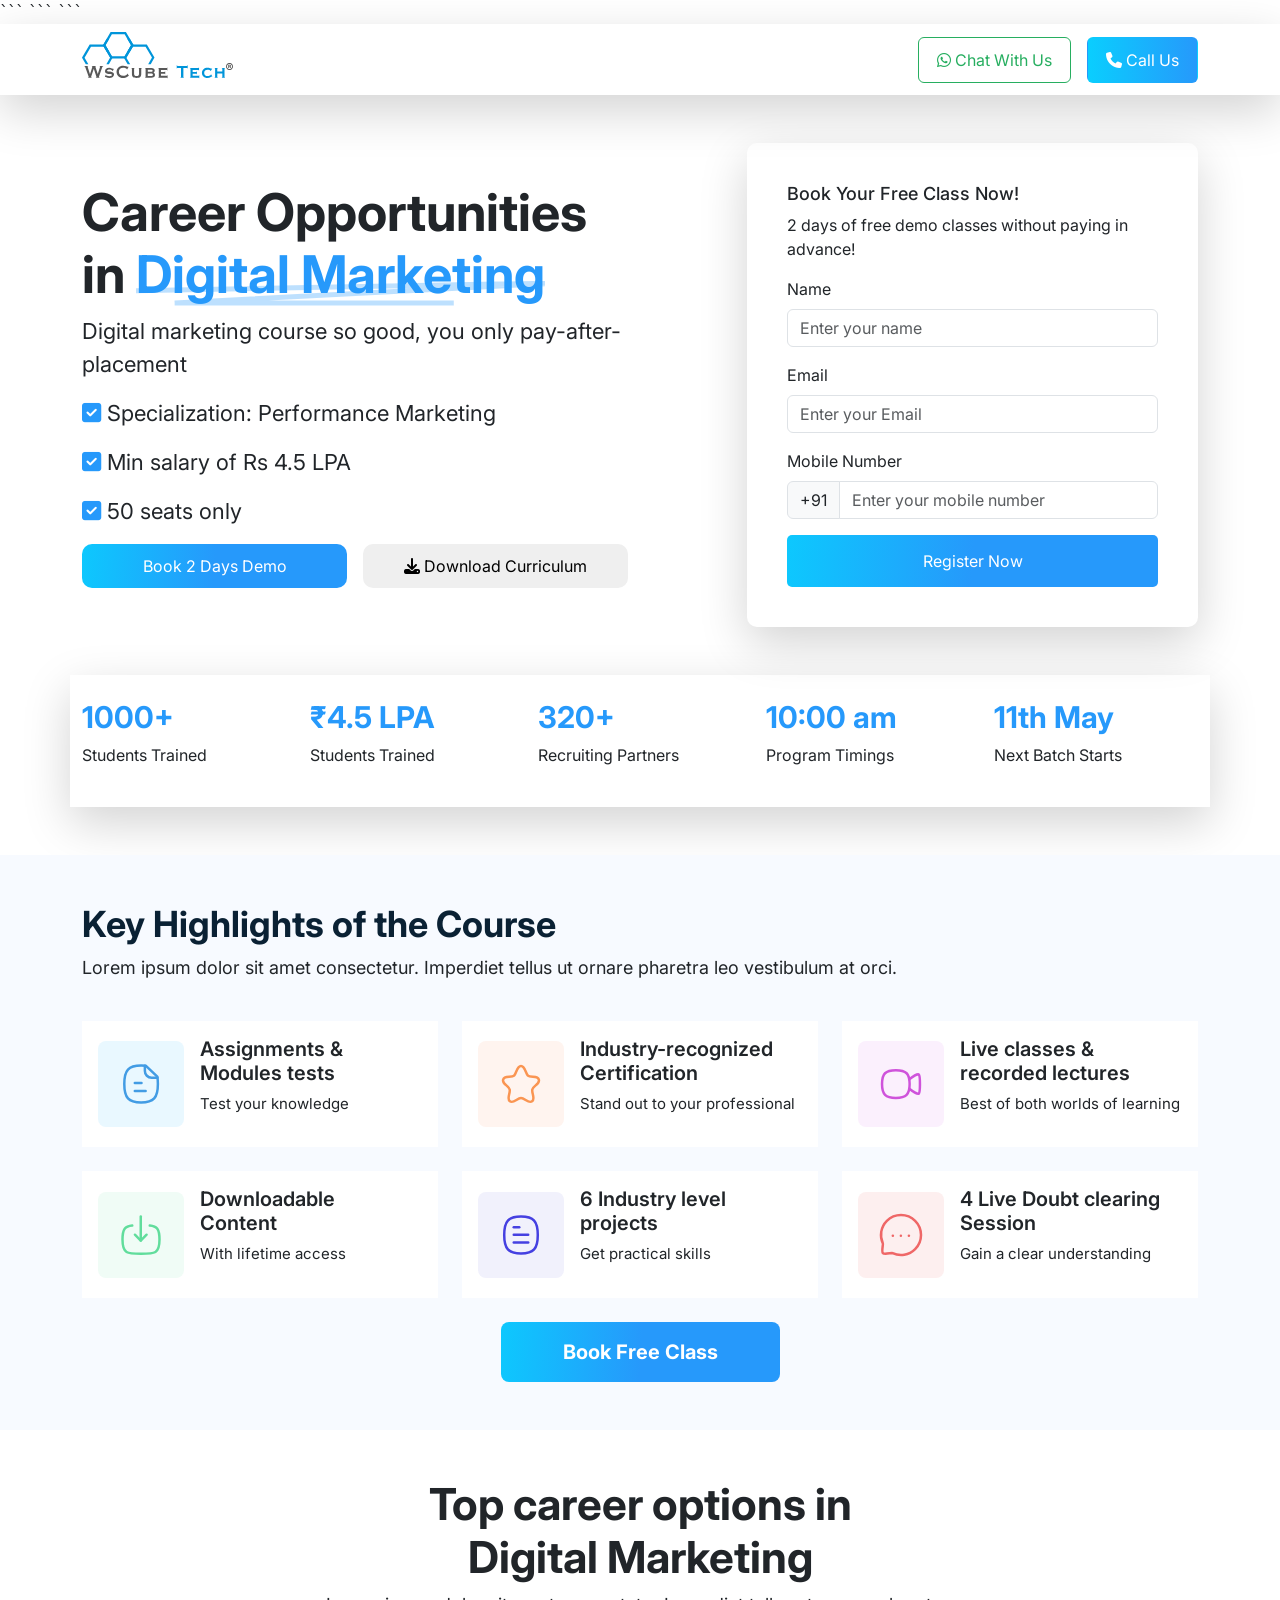
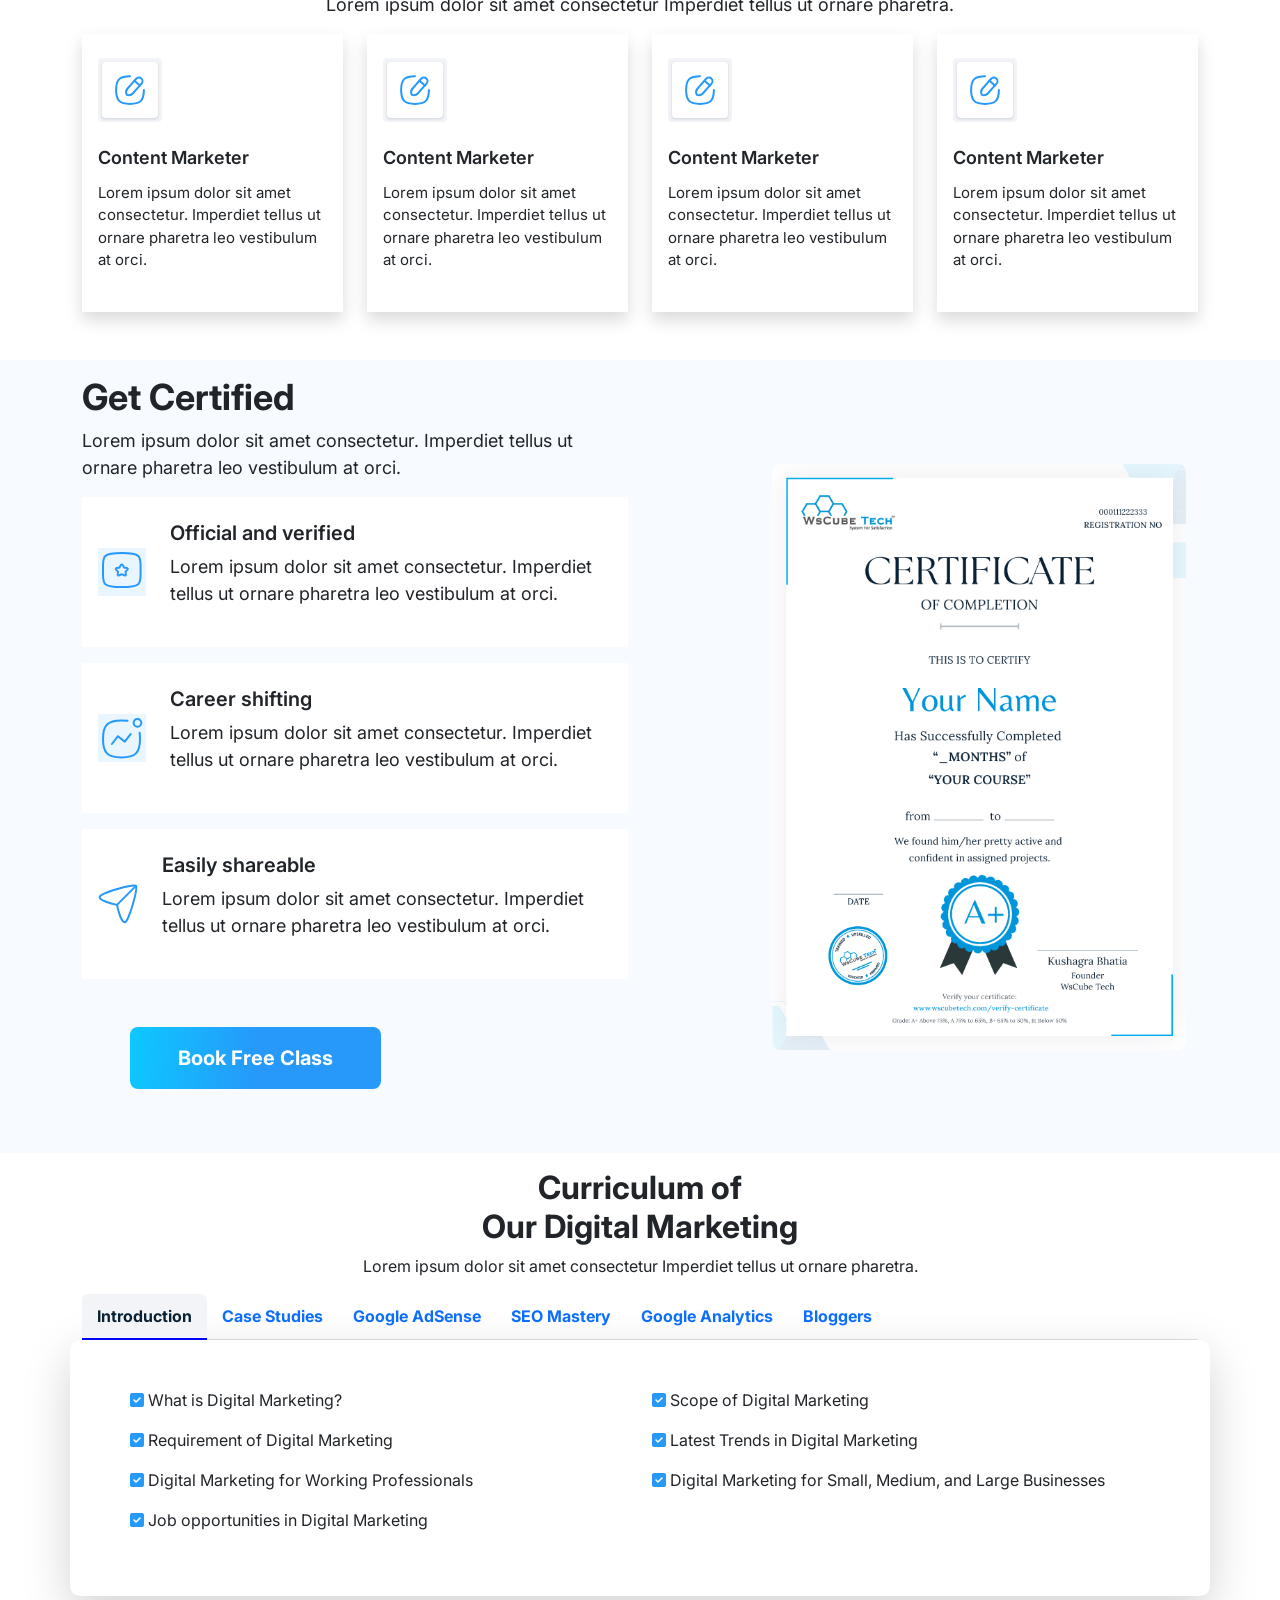
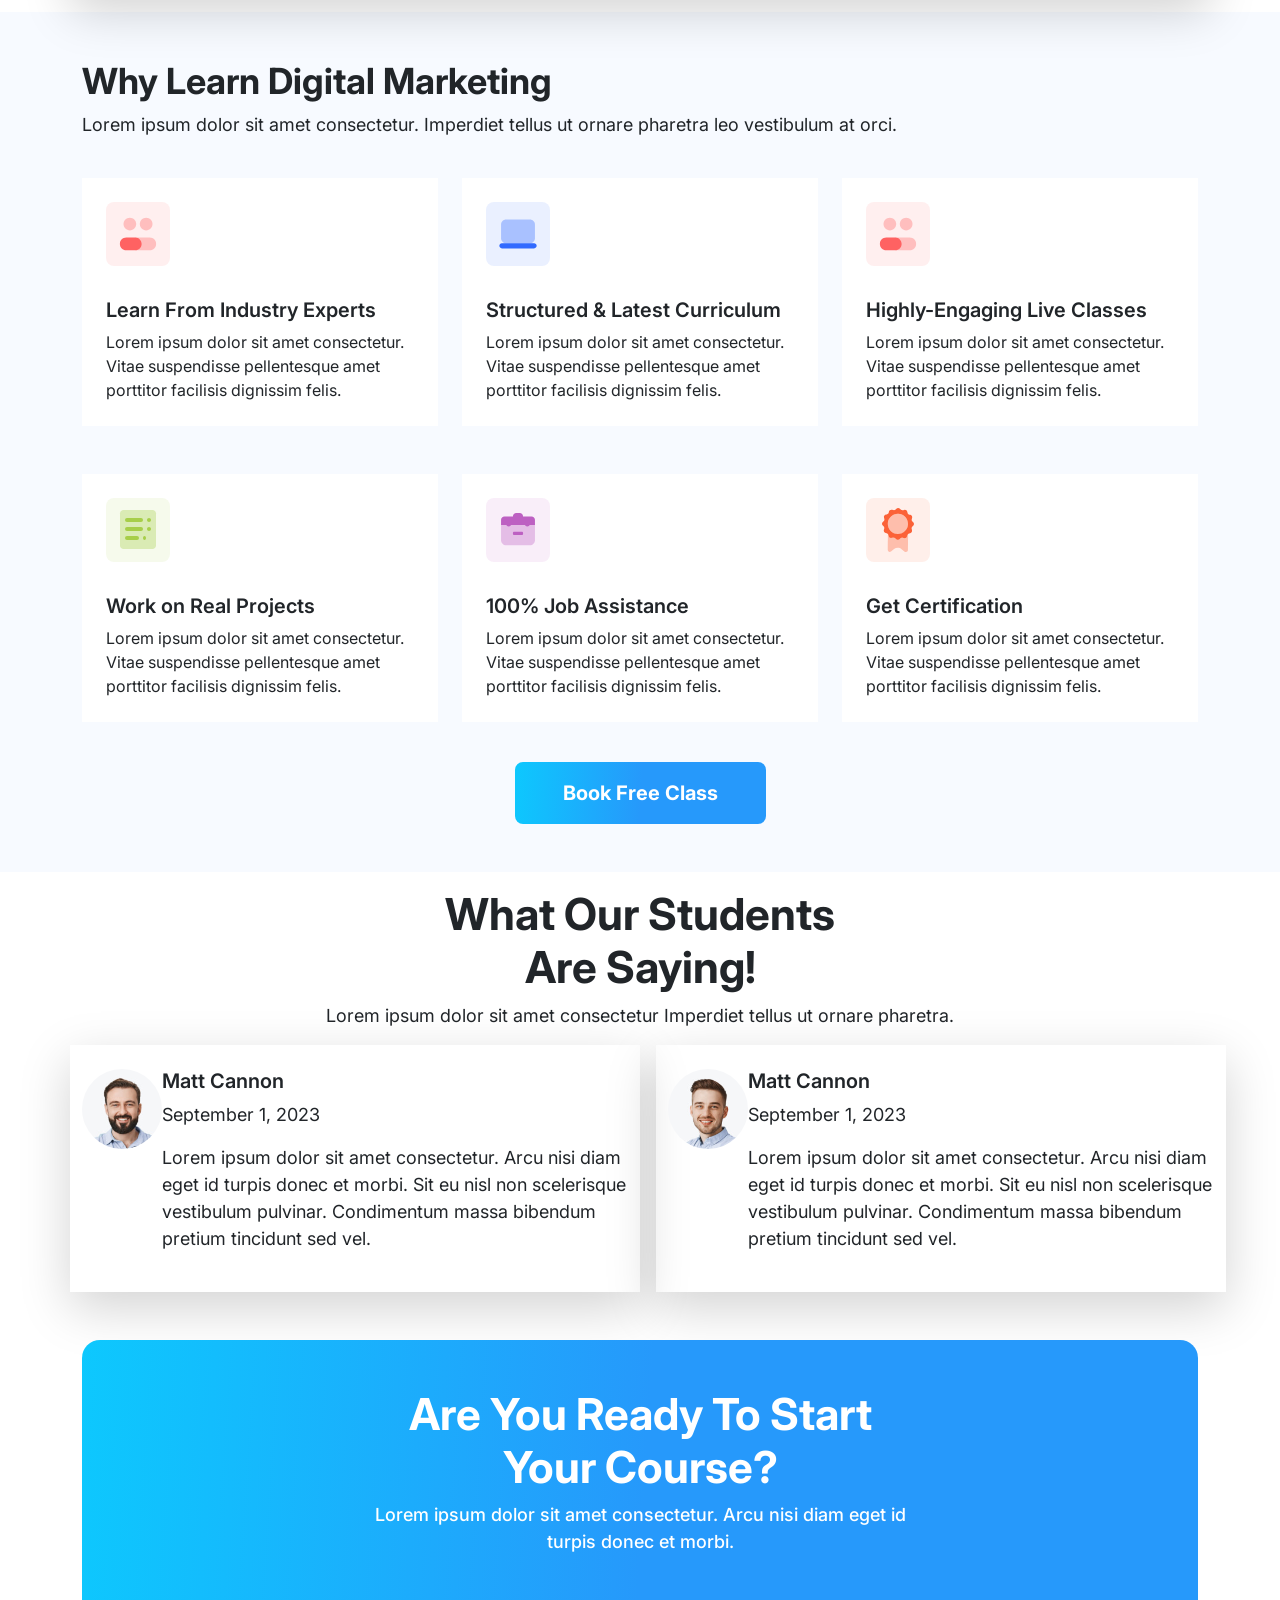
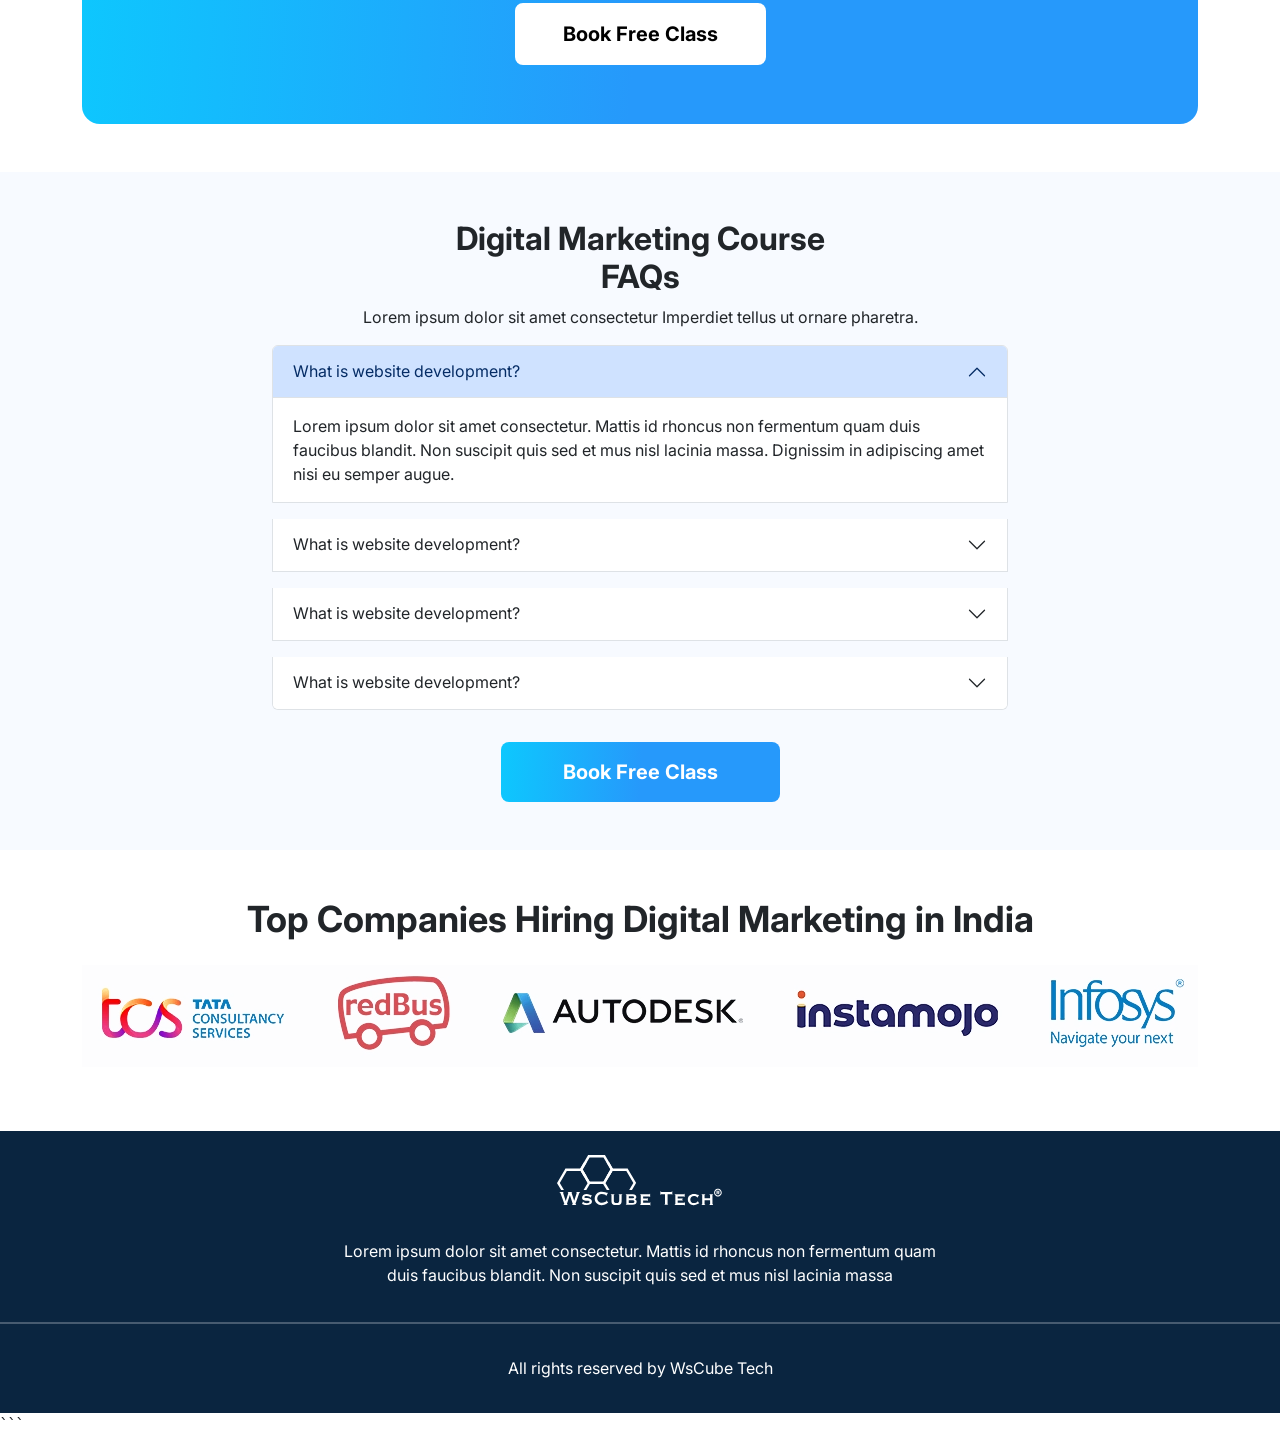
==== index.html @ a3c7a79b "Rename project.html to index.html" ====
<!DOCTYPE html>

<html lang="en">

<head>
    <meta charset="UTF-8">
    <meta name="viewport" content="width=device-width, initial-scale=1.0">

```
<title>WsCubeTech</title>

<!-- Bootstrap CSS -->
<link
    rel="stylesheet"
    href="https://cdn.jsdelivr.net/npm/bootstrap@5.3.3/dist/css/bootstrap.min.css"
>

<!-- Custom CSS -->
<link rel="stylesheet" href="style.css">
<link rel="stylesheet" href="media.css">

<!-- Google Fonts -->
<link
    href="https://fonts.googleapis.com/css2?family=Inter:ital,opsz,wght@0,14..32,100..900;1,14..32,100..900&family=Roboto:ital,wght@0,100..900;1,100..900&display=swap"
    rel="stylesheet"
>

<!-- Font Awesome -->
<link
    rel="stylesheet"
    href="https://cdnjs.cloudflare.com/ajax/libs/font-awesome/6.7.2/css/all.min.css"
>
```

</head>

<body>

```
<!-- ==================== DOWNLOAD CURRICULUM MODAL ==================== -->

<div class="modal fade" id="exampleModal">

    <div class="modal-dialog">

        <div class="modal-content">

            <div class="modal-header">

                <h1 class="modal-title fs-5">
                    Download Curriculum
                </h1>

                <button
                    type="button"
                    class="btn-close"
                    data-bs-dismiss="modal"
                    aria-label="Close"
                ></button>

            </div>

            <div class="modal-body">

                <form action="" class="bannerform p-3">

                    <h3>Book Your Free Class Now!</h3>

                    <p>
                        2 days of free demo classes without
                        paying in advance!
                    </p>

                    <!-- Name -->
                    <div class="mb-3">

                        <label
                            class="form-label"
                            for="modalName"
                        >
                            Name
                        </label>

                        <input
                            class="form-control"
                            type="text"
                            id="modalName"
                            placeholder="Enter your name"
                        >

                    </div>

                    <!-- Email -->
                    <div class="mb-3">

                        <label
                            class="form-label"
                            for="modalEmail"
                        >
                            Email
                        </label>

                        <input
                            class="form-control"
                            type="email"
                            id="modalEmail"
                            placeholder="Enter your Email"
                        >

                    </div>

                    <!-- Mobile Number -->
                    <div class="mb-3">

                        <label
                            class="form-label"
                            for="modalMobile"
                        >
                            Mobile Number
                        </label>

                        <div class="input-group">

                            <span class="input-group-text">
                                +91
                            </span>

                            <input
                                class="form-control"
                                type="tel"
                                id="modalMobile"
                                placeholder="Enter your mobile number"
                            >

                        </div>

                    </div>

                    <div class="mt-3">

                        <button type="submit">
                            Register Now
                        </button>

                    </div>

                </form>

            </div>

        </div>

    </div>

</div>


<!-- ==================== BOOK DEMO MODAL ==================== -->

<div class="modal fade" id="bookdemo">

    <div class="modal-dialog">

        <div class="modal-content">

            <div class="modal-header">

                <h1 class="modal-title fs-5">
                    Book Free Class
                </h1>

                <button
                    type="button"
                    class="btn-close"
                    data-bs-dismiss="modal"
                    aria-label="Close"
                ></button>

            </div>

            <div class="modal-body">

                <form action="" class="bannerform p-3">

                    <h3>Book Your Free Class Now!</h3>

                    <p>
                        2 days of free demo classes without
                        paying in advance!
                    </p>

                    <!-- Name -->
                    <div class="mb-3">

                        <label
                            class="form-label"
                            for="demoName"
                        >
                            Name
                        </label>

                        <input
                            class="form-control"
                            type="text"
                            id="demoName"
                            placeholder="Enter your name"
                        >

                    </div>

                    <!-- Mobile Number -->
                    <div class="mb-3">

                        <label
                            class="form-label"
                            for="demoMobile"
                        >
                            Mobile Number
                        </label>

                        <div class="input-group">

                            <span class="input-group-text">
                                +91
                            </span>

                            <input
                                class="form-control"
                                type="tel"
                                id="demoMobile"
                                placeholder="Enter your mobile number"
                            >

                        </div>

                    </div>

                    <div class="mt-3">

                        <button type="submit">
                            Register Now
                        </button>

                    </div>

                </form>

            </div>

        </div>

    </div>

</div>


<!-- ==================== HEADER ==================== -->

<header
    class="container-fluid bg-white py-2 shadow-lg position-sticky top-0"
>

    <div class="container">

        <div class="row align-items-center">

            <!-- Logo -->
            <div
                class="col-lg-6 col-12 text-lg-start text-center"
            >

                <img
                    src="images/logo_black 1.svg"
                    alt="WsCubeTech Logo"
                >

            </div>

            <!-- Header Buttons -->
            <div class="col-lg-6">

                <div
                    class="btn-outer d-flex gap-3 justify-content-end"
                >

                    <button class="btn whatsappbtn">

                        <i class="fa-brands fa-whatsapp"></i>

                        Chat With Us

                    </button>

                    <button class="btn call">

                        <i class="fa-solid fa-phone"></i>

                        Call Us

                    </button>

                </div>

            </div>

        </div>

    </div>

</header>


<!-- ==================== BANNER SECTION ==================== -->

<section class="container-fluid py-lg-5 py-sm-4 py-3">

    <div class="container">

        <div
            class="row justify-content-between gy-4 align-items-center"
        >

            <!-- Banner Content -->
            <div class="col-lg-6">

                <div class="bannercontent">

                    <h1>
                        Career Opportunities <br>
                        in <span>Digital Marketing</span>
                    </h1>

                    <p>
                        Digital marketing course so good,
                        you only pay-after-placement
                    </p>

                    <ul class="m-0 p-0">

                        <li class="mb-3">

                            <i class="fa-solid fa-square-check"></i>

                            Specialization: Performance Marketing

                        </li>

                        <li class="mb-3">

                            <i class="fa-solid fa-square-check"></i>

                            Min salary of Rs 4.5 LPA

                        </li>

                        <li class="mb-3">

                            <i class="fa-solid fa-square-check"></i>

                            50 seats only

                        </li>

                    </ul>


                    <!-- Banner Buttons -->
                    <div class="bannercontentbtn d-flex gap-3">

                        <button
                            data-bs-toggle="modal"
                            data-bs-target="#bookdemo"
                        >
                            Book 2 Days Demo
                        </button>

                        <button
                            data-bs-toggle="modal"
                            data-bs-target="#exampleModal"
                        >

                            <i class="fa-solid fa-download"></i>

                            Download Curriculum

                        </button>

                    </div>

                </div>

            </div>


            <!-- Registration Form -->
            <div class="col-lg-5">

                <form
                    action=""
                    class="bannerform shadow-lg"
                >

                    <h3>
                        Book Your Free Class Now!
                    </h3>

                    <p>
                        2 days of free demo classes without
                        paying in advance!
                    </p>


                    <!-- Name -->
                    <div class="mb-3">

                        <label
                            class="form-label"
                            for="name"
                        >
                            Name
                        </label>

                        <input
                            class="form-control"
                            type="text"
                            id="name"
                            placeholder="Enter your name"
                        >

                    </div>


                    <!-- Email -->
                    <div class="mb-3">

                        <label
                            class="form-label"
                            for="email"
                        >
                            Email
                        </label>

                        <input
                            class="form-control"
                            type="email"
                            id="email"
                            placeholder="Enter your Email"
                        >

                    </div>


                    <!-- Mobile Number -->
                    <div class="mb-3">

                        <label
                            class="form-label"
                            for="mobile"
                        >
                            Mobile Number
                        </label>

                        <div class="input-group">

                            <span class="input-group-text">
                                +91
                            </span>

                            <input
                                class="form-control"
                                type="tel"
                                id="mobile"
                                placeholder="Enter your mobile number"
                            >

                        </div>

                    </div>


                    <div class="mt-3">

                        <button type="submit">
                            Register Now
                        </button>

                    </div>

                </form>

            </div>

        </div>

    </div>


    <!-- Statistics -->
    <div
        class="container shadow-lg mt-5 currentsection"
    >

        <div class="row row-cols-lg-5 row-cols-2 py-4">

            <div class="col">

                <h2>1000+</h2>

                <p>Students Trained</p>

            </div>

            <div class="col">

                <h2>₹4.5 LPA</h2>

                <p>Students Trained</p>

            </div>

            <div class="col">

                <h2>320+</h2>

                <p>Recruiting Partners</p>

            </div>

            <div class="col">

                <h2>10:00 am</h2>

                <p>Program Timings</p>

            </div>

            <div class="col">

                <h2>11th May</h2>

                <p>Next Batch Starts</p>

            </div>

        </div>

    </div>

</section>


<!-- ==================== HIGHLIGHTS SECTION ==================== -->

<section
    class="container-fluid py-5 highlights-section"
>

    <div class="container">

        <div class="row mb-4">

            <div class="col-12">

                <h2>
                    Key Highlights of the Course
                </h2>

                <p>
                    Lorem ipsum dolor sit amet consectetur.
                    Imperdiet tellus ut ornare pharetra leo
                    vestibulum at orci.
                </p>

            </div>

        </div>


        <div class="row gy-4">

            <!-- Highlight 1 -->
            <div class="col-lg-4 col-sm-6 col-12">

                <div
                    class="bg-white p-3 d-flex align-items-center gap-3 highlights-items"
                >

                    <img
                        src="images/h1.svg"
                        alt=""
                    >

                    <div>

                        <h4>
                            Assignments & <br>
                            Modules tests
                        </h4>

                        <p>
                            Test your knowledge
                        </p>

                    </div>

                </div>

            </div>


            <!-- Highlight 2 -->
            <div class="col-lg-4 col-sm-6 col-12">

                <div
                    class="bg-white p-3 d-flex align-items-center gap-3 highlights-items"
                >

                    <img
                        src="images/h2.svg"
                        alt=""
                    >

                    <div>

                        <h4>
                            Industry-recognized <br>
                            Certification
                        </h4>

                        <p>
                            Stand out to your professional
                        </p>

                    </div>

                </div>

            </div>


            <!-- Highlight 3 -->
            <div class="col-lg-4 col-sm-6 col-12">

                <div
                    class="bg-white p-3 d-flex align-items-center gap-3 highlights-items"
                >

                    <img
                        src="images/h3.svg"
                        alt=""
                    >

                    <div>

                        <h4>
                            Live classes & <br>
                            recorded lectures
                        </h4>

                        <p>
                            Best of both worlds of learning
                        </p>

                    </div>

                </div>

            </div>


            <!-- Highlight 4 -->
            <div class="col-lg-4 col-sm-6 col-12">

                <div
                    class="bg-white p-3 d-flex align-items-center gap-3 highlights-items"
                >

                    <img
                        src="images/h4.svg"
                        alt=""
                    >

                    <div>

                        <h4>
                            Downloadable <br>
                            Content
                        </h4>

                        <p>
                            With lifetime access
                        </p>

                    </div>

                </div>

            </div>


            <!-- Highlight 5 -->
            <div class="col-lg-4 col-sm-6 col-12">

                <div
                    class="bg-white p-3 d-flex align-items-center gap-3 highlights-items"
                >

                    <img
                        src="images/h5.svg"
                        alt=""
                    >

                    <div>

                        <h4>
                            6 Industry level <br>
                            projects
                        </h4>

                        <p>
                            Get practical skills
                        </p>

                    </div>

                </div>

            </div>


            <!-- Highlight 6 -->
            <div class="col-lg-4 col-sm-6 col-12">

                <div
                    class="bg-white p-3 d-flex align-items-center gap-3 highlights-items"
                >

                    <img
                        src="images/h6.svg"
                        alt=""
                    >

                    <div>

                        <h4>
                            4 Live Doubt clearing <br>
                            Session
                        </h4>

                        <p>
                            Gain a clear understanding
                        </p>

                    </div>

                </div>

            </div>

        </div>


        <div class="text-center mt-4">

            <button
                class="keybtn"
                data-bs-toggle="modal"
                data-bs-target="#bookdemo"
            >
                Book Free Class
            </button>

        </div>

    </div>

</section>


<!-- ==================== CAREER SECTION ==================== -->

<section class="container-fluid py-5 career">

    <div class="container">

        <div class="row justify-content-center">

            <div class="col-lg-8">

                <h2 class="text-center">

                    Top career options in <br>
                    Digital Marketing

                </h2>

                <p class="mb-3 text-center">

                    Lorem ipsum dolor sit amet consectetur
                    Imperdiet tellus ut ornare pharetra.

                </p>

            </div>

        </div>


        <div class="row gy-4">

            <!-- Career 1 -->
            <div class="col-lg-3">

                <div
                    class="bg-white py-4 careeritem shadow p-3"
                >

                    <img
                        src="images/p1.svg"
                        alt=""
                    >

                    <div>

                        <h5>
                            Content Marketer
                        </h5>

                        <p>
                            Lorem ipsum dolor sit amet consectetur.
                            Imperdiet tellus ut ornare pharetra leo
                            vestibulum at orci.
                        </p>

                    </div>

                </div>

            </div>


            <!-- Career 2 -->
            <div class="col-lg-3">

                <div
                    class="bg-white py-4 careeritem shadow p-3"
                >

                    <img
                        src="images/p1.svg"
                        alt=""
                    >

                    <div>

                        <h5>
                            Content Marketer
                        </h5>

                        <p>
                            Lorem ipsum dolor sit amet consectetur.
                            Imperdiet tellus ut ornare pharetra leo
                            vestibulum at orci.
                        </p>

                    </div>

                </div>

            </div>


            <!-- Career 3 -->
            <div class="col-lg-3">

                <div
                    class="bg-white py-4 careeritem shadow p-3"
                >

                    <img
                        src="images/p1.svg"
                        alt=""
                    >

                    <div>

                        <h5>
                            Content Marketer
                        </h5>

                        <p>
                            Lorem ipsum dolor sit amet consectetur.
                            Imperdiet tellus ut ornare pharetra leo
                            vestibulum at orci.
                        </p>

                    </div>

                </div>

            </div>


            <!-- Career 4 -->
            <div class="col-lg-3">

                <div
                    class="bg-white py-4 careeritem shadow p-3"
                >

                    <img
                        src="images/p1.svg"
                        alt=""
                    >

                    <div>

                        <h5>
                            Content Marketer
                        </h5>

                        <p>
                            Lorem ipsum dolor sit amet consectetur.
                            Imperdiet tellus ut ornare pharetra leo
                            vestibulum at orci.
                        </p>

                    </div>

                </div>

            </div>

        </div>

    </div>

</section>


<!-- ==================== CERTIFICATE SECTION ==================== -->

<section class="container-fluid certificate">

    <div class="container">

        <div class="row align-items-center">

            <div class="col-lg-6 col-12 py-3">

                <h2>
                    Get Certified
                </h2>

                <p>
                    Lorem ipsum dolor sit amet consectetur.
                    Imperdiet tellus ut ornare pharetra leo
                    vestibulum at orci.
                </p>


                <!-- Certificate Item 1 -->
                <div
                    class="mb-3 bg-white p-3 d-flex gap-3 highlights-items"
                >

                    <img
                        src="images/c1.svg"
                        alt=""
                    >

                    <div class="p-2">

                        <h4>
                            Official and verified
                        </h4>

                        <p>
                            Lorem ipsum dolor sit amet consectetur.
                            Imperdiet tellus ut ornare pharetra leo
                            vestibulum at orci.
                        </p>

                    </div>

                </div>


                <!-- Certificate Item 2 -->
                <div
                    class="mb-3 bg-white p-3 d-flex gap-3 highlights-items"
                >

                    <img
                        src="images/c2.svg"
                        alt=""
                    >

                    <div class="p-2">

                        <h4>
                            Career shifting
                        </h4>

                        <p>
                            Lorem ipsum dolor sit amet consectetur.
                            Imperdiet tellus ut ornare pharetra leo
                            vestibulum at orci.
                        </p>

                    </div>

                </div>


                <!-- Certificate Item 3 -->
                <div
                    class="bg-white p-3 d-flex gap-3 highlights-items"
                >

                    <img
                        src="images/c3.svg"
                        alt=""
                    >

                    <div class="p-2">

                        <h4>
                            Easily shareable
                        </h4>

                        <p>
                            Lorem ipsum dolor sit amet consectetur.
                            Imperdiet tellus ut ornare pharetra leo
                            vestibulum at orci.
                        </p>

                    </div>

                </div>


                <div class="m-5">

                    <button
                        class="btnc"
                        data-bs-toggle="modal"
                        data-bs-target="#bookdemo"
                    >
                        Book Free Class
                    </button>

                </div>

            </div>


            <!-- Certificate Image -->
            <div
                class="p-4 col-lg-6 col-12 d-flex justify-content-lg-end justify-content-center"
            >

                <img
                    class="img-fluid"
                    src="images/image.svg"
                    alt="Certificate"
                >

            </div>

        </div>

    </div>

</section>


<!-- ==================== CURRICULUM SECTION ==================== -->

<section
    class="container-fluid py-3 tabtopic"
>

    <div class="container">

        <div class="row justify-content-center">

            <div class="col-lg-8 text-center">

                <h2 class="fw-bold">

                    Curriculum of <br>
                    Our Digital Marketing

                </h2>

                <p>

                    Lorem ipsum dolor sit amet consectetur
                    Imperdiet tellus ut ornare pharetra.

                </p>

            </div>

        </div>


        <div class="row">

            <div class="col-12 tabmysystem">

                <!-- Tabs -->
                <ul
                    class="nav nav-tabs"
                    id="myTab"
                    role="tablist"
                >

                    <li
                        class="nav-item"
                        role="presentation"
                    >

                        <button
                            class="nav-link active"
                            id="home-tab"
                            data-bs-toggle="tab"
                            data-bs-target="#Introduction"
                            type="button"
                            role="tab"
                        >
                            Introduction
                        </button>

                    </li>


                    <li
                        class="nav-item"
                        role="presentation"
                    >

                        <button
                            class="nav-link"
                            id="case-tab"
                            data-bs-toggle="tab"
                            data-bs-target="#Case-Studies"
                            type="button"
                            role="tab"
                        >
                            Case Studies
                        </button>

                    </li>


                    <li
                        class="nav-item"
                        role="presentation"
                    >

                        <button
                            class="nav-link"
                            id="adsense-tab"
                            data-bs-toggle="tab"
                            data-bs-target="#Google-AdSense"
                            type="button"
                            role="tab"
                        >
                            Google AdSense
                        </button>

                    </li>


                    <li
                        class="nav-item"
                        role="presentation"
                    >

                        <button
                            class="nav-link"
                            id="seo-tab"
                            data-bs-toggle="tab"
                            data-bs-target="#SEO-Mastery"
                            type="button"
                            role="tab"
                        >
                            SEO Mastery
                        </button>

                    </li>


                    <li
                        class="nav-item"
                        role="presentation"
                    >

                        <button
                            class="nav-link"
                            id="analytics-tab"
                            data-bs-toggle="tab"
                            data-bs-target="#Google-Analytics"
                            type="button"
                            role="tab"
                        >
                            Google Analytics
                        </button>

                    </li>


                    <li
                        class="nav-item"
                        role="presentation"
                    >

                        <button
                            class="nav-link"
                            id="bloggers-tab"
                            data-bs-toggle="tab"
                            data-bs-target="#Blogers"
                            type="button"
                            role="tab"
                        >
                            Bloggers
                        </button>

                    </li>

                </ul>


                <!-- Tab Content -->
                <div
                    class="tab-content"
                    id="myTabContent"
                >

                    <div
                        class="tab-pane fade show active"
                        id="Introduction"
                        role="tabpanel"
                    >

                        <div
                            class="row shadow-lg p-5 tabcontents"
                        >

                            <div class="col-lg-6">

                                <ul class="m-0 p-0">

                                    <li class="mb-3">

                                        <i class="fa-solid fa-square-check"></i>

                                        What is Digital Marketing?

                                    </li>

                                    <li class="mb-3">

                                        <i class="fa-solid fa-square-check"></i>

                                        Requirement of Digital Marketing

                                    </li>

                                    <li class="mb-3">

                                        <i class="fa-solid fa-square-check"></i>

                                        Digital Marketing for Working Professionals

                                    </li>

                                    <li class="mb-3">

                                        <i class="fa-solid fa-square-check"></i>

                                        Job opportunities in Digital Marketing

                                    </li>

                                </ul>

                            </div>


                            <div class="col-lg-6">

                                <ul class="m-0 p-0">

                                    <li class="mb-3">

                                        <i class="fa-solid fa-square-check"></i>

                                        Scope of Digital Marketing

                                    </li>

                                    <li class="mb-3">

                                        <i class="fa-solid fa-square-check"></i>

                                        Latest Trends in Digital Marketing

                                    </li>

                                    <li class="mb-3">

                                        <i class="fa-solid fa-square-check"></i>

                                        Digital Marketing for Small, Medium, and Large Businesses

                                    </li>

                                </ul>

                            </div>

                        </div>

                    </div>

                </div>

            </div>

        </div>

    </div>

</section>


<!-- ==================== WHY LEARN DIGITAL MARKETING ==================== -->

<section
    class="container-fluid digital-market py-5"
>

    <div class="container">

        <div class="row">

            <div class="col-12">

                <h2>
                    Why Learn Digital Marketing
                </h2>

                <p>
                    Lorem ipsum dolor sit amet consectetur.
                    Imperdiet tellus ut ornare pharetra leo
                    vestibulum at orci.
                </p>

            </div>

        </div>


        <div class="row">

            <!-- Item 1 -->
            <div class="col-lg-4 col-lg-sm-6 col-12 py-4">

                <div
                    class="bg-white p-2 digital-market-items"
                >

                    <img
                        class="m-3"
                        src="images/d1.svg"
                        alt=""
                    >

                    <div class="m-3">

                        <h5>
                            Learn From Industry Experts
                        </h5>

                        <p>
                            Lorem ipsum dolor sit amet consectetur.
                            Vitae suspendisse pellentesque amet
                            porttitor facilisis dignissim felis.
                        </p>

                    </div>

                </div>

            </div>


            <!-- Item 2 -->
            <div class="col-lg-4 col-lg-sm-6 col-12 py-4">

                <div
                    class="bg-white p-2 digital-market-items"
                >

                    <img
                        class="m-3"
                        src="images/d2.svg"
                        alt=""
                    >

                    <div class="m-3">

                        <h5>
                            Structured & Latest Curriculum
                        </h5>

                        <p>
                            Lorem ipsum dolor sit amet consectetur.
                            Vitae suspendisse pellentesque amet
                            porttitor facilisis dignissim felis.
                        </p>

                    </div>

                </div>

            </div>


            <!-- Item 3 -->
            <div class="col-lg-4 col-lg-sm-6 col-12 py-4">

                <div
                    class="bg-white p-2 digital-market-items"
                >

                    <img
                        class="m-3"
                        src="images/d1.svg"
                        alt=""
                    >

                    <div class="m-3">

                        <h5>
                            Highly-Engaging Live Classes
                        </h5>

                        <p>
                            Lorem ipsum dolor sit amet consectetur.
                            Vitae suspendisse pellentesque amet
                            porttitor facilisis dignissim felis.
                        </p>

                    </div>

                </div>

            </div>


            <!-- Item 4 -->
            <div class="col-lg-4 col-lg-sm-6 col-12 py-4">

                <div
                    class="bg-white p-2 digital-market-items"
                >

                    <img
                        class="m-3"
                        src="images/d4.svg"
                        alt=""
                    >

                    <div class="m-3">

                        <h5>
                            Work on Real Projects
                        </h5>

                        <p>
                            Lorem ipsum dolor sit amet consectetur.
                            Vitae suspendisse pellentesque amet
                            porttitor facilisis dignissim felis.
                        </p>

                    </div>

                </div>

            </div>


            <!-- Item 5 -->
            <div class="col-lg-4 col-lg-sm-6 col-12 py-4">

                <div
                    class="bg-white p-2 digital-market-items"
                >

                    <img
                        class="m-3"
                        src="images/d5.svg"
                        alt=""
                    >

                    <div class="m-3">

                        <h5>
                            100% Job Assistance
                        </h5>

                        <p>
                            Lorem ipsum dolor sit amet consectetur.
                            Vitae suspendisse pellentesque amet
                            porttitor facilisis dignissim felis.
                        </p>

                    </div>

                </div>

            </div>


            <!-- Item 6 -->
            <div class="col-lg-4 col-lg-sm-6 col-12 py-4">

                <div
                    class="bg-white p-2 digital-market-items"
                >

                    <img
                        class="m-3"
                        src="images/d6.svg"
                        alt=""
                    >

                    <div class="m-3">

                        <h5>
                            Get Certification
                        </h5>

                        <p>
                            Lorem ipsum dolor sit amet consectetur.
                            Vitae suspendisse pellentesque amet
                            porttitor facilisis dignissim felis.
                        </p>

                    </div>

                </div>

            </div>


            <!-- Button -->
            <div
                class="mt-3 d-flex justify-content-center"
            >

                <button
                    class="btnd"
                    data-bs-toggle="modal"
                    data-bs-target="#bookdemo"
                >
                    Book Free Class
                </button>

            </div>

        </div>

    </div>

</section>


<!-- ==================== STUDENTS SECTION ==================== -->

<section class="container-fluid students">

    <div class="container">

        <div class="row">

            <div class="col-12 mt-3">

                <h1 class="text-center">

                    What Our Students <br>
                    Are Saying!

                </h1>

                <p class="text-center">

                    Lorem ipsum dolor sit amet consectetur
                    Imperdiet tellus ut ornare pharetra.

                </p>

            </div>

        </div>


        <div
            class="row students-items d-flex gap-3 justify-content-between"
        >

            <!-- Student 1 -->
            <div
                class="col-lg-6 col-12 py-4 d-flex shadow-lg"
            >

                <div>

                    <img
                        src="images/s1.svg"
                        alt=""
                    >

                </div>

                <div>

                    <h5>
                        Matt Cannon
                    </h5>

                    <p>
                        September 1, 2023
                    </p>

                    <p>
                        Lorem ipsum dolor sit amet consectetur.
                        Arcu nisi diam eget id turpis donec et morbi.
                        Sit eu nisl non scelerisque vestibulum pulvinar.
                        Condimentum massa bibendum pretium tincidunt sed vel.
                    </p>

                </div>

            </div>


            <!-- Student 2 -->
            <div
                class="col-lg-6 col-12 py-4 d-flex shadow-lg"
            >

                <div>

                    <img
                        src="images/s3.svg"
                        alt=""
                    >

                </div>

                <div>

                    <h5>
                        Matt Cannon
                    </h5>

                    <p>
                        September 1, 2023
                    </p>

                    <p>
                        Lorem ipsum dolor sit amet consectetur.
                        Arcu nisi diam eget id turpis donec et morbi.
                        Sit eu nisl non scelerisque vestibulum pulvinar.
                        Condimentum massa bibendum pretium tincidunt sed vel.
                    </p>

                </div>

            </div>

        </div>


        <!-- CTA -->
        <div class="row">

            <div class="col-12">

                <div class="students-button my-5">

                    <h2 class="text-center pt-5">

                        Are You Ready To Start <br>
                        Your Course?

                    </h2>

                    <p class="text-center">

                        Lorem ipsum dolor sit amet consectetur.
                        Arcu nisi diam eget id <br>
                        turpis donec et morbi.

                    </p>

                    <div class="mt-5 text-center">

                        <button
                            class="btns"
                            data-bs-toggle="modal"
                            data-bs-target="#bookdemo"
                        >
                            Book Free Class
                        </button>

                    </div>

                </div>

            </div>

        </div>

    </div>

</section>


<!-- ==================== FAQ SECTION ==================== -->

<section
    class="container-fluid py-5 accordiontopic"
>

    <div class="container">

        <div class="row justify-content-center">

            <div class="col-lg-8">

                <h2 class="text-center fw-bold">

                    Digital Marketing Course <br>
                    FAQs

                </h2>

                <p class="text-center">

                    Lorem ipsum dolor sit amet consectetur
                    Imperdiet tellus ut ornare pharetra.

                </p>


                <div class="accordion">


                    <!-- FAQ 1 -->
                    <div class="accordion-item mb-3">

                        <h2 class="accordion-header">

                            <button
                                class="accordion-button"
                                type="button"
                                data-bs-toggle="collapse"
                                data-bs-target="#faq1"
                            >
                                What is website development?
                            </button>

                        </h2>

                        <div
                            id="faq1"
                            class="accordion-collapse collapse show"
                        >

                            <div class="accordion-body">

                                Lorem ipsum dolor sit amet consectetur.
                                Mattis id rhoncus non fermentum quam duis
                                faucibus blandit. Non suscipit quis sed
                                et mus nisl lacinia massa. Dignissim in
                                adipiscing amet nisi eu semper augue.

                            </div>

                        </div>

                    </div>


                    <!-- FAQ 2 -->
                    <div class="accordion-item mb-3">

                        <h2 class="accordion-header">

                            <button
                                class="accordion-button collapsed"
                                type="button"
                                data-bs-toggle="collapse"
                                data-bs-target="#faq2"
                            >
                                What is website development?
                            </button>

                        </h2>

                        <div
                            id="faq2"
                            class="accordion-collapse collapse"
                        >

                            <div class="accordion-body">

                                Lorem ipsum dolor sit amet consectetur.
                                Mattis id rhoncus non fermentum quam duis
                                faucibus blandit.

                            </div>

                        </div>

                    </div>


                    <!-- FAQ 3 -->
                    <div class="accordion-item mb-3">

                        <h2 class="accordion-header">

                            <button
                                class="accordion-button collapsed"
                                type="button"
                                data-bs-toggle="collapse"
                                data-bs-target="#faq3"
                            >
                                What is website development?
                            </button>

                        </h2>

                        <div
                            id="faq3"
                            class="accordion-collapse collapse"
                        >

                            <div class="accordion-body">

                                Lorem ipsum dolor sit amet consectetur.
                                Mattis id rhoncus non fermentum quam duis
                                faucibus blandit.

                            </div>

                        </div>

                    </div>


                    <!-- FAQ 4 -->
                    <div class="accordion-item mb-3">

                        <h2 class="accordion-header">

                            <button
                                class="accordion-button collapsed"
                                type="button"
                                data-bs-toggle="collapse"
                                data-bs-target="#faq4"
                            >
                                What is website development?
                            </button>

                        </h2>

                        <div
                            id="faq4"
                            class="accordion-collapse collapse"
                        >

                            <div class="accordion-body">

                                Lorem ipsum dolor sit amet consectetur.
                                Mattis id rhoncus non fermentum quam duis
                                faucibus blandit.

                            </div>

                        </div>

                    </div>

                </div>

            </div>

        </div>


        <div class="text-center">

            <button
                class="btn1 mt-3"
                data-bs-toggle="modal"
                data-bs-target="#bookdemo"
            >
                Book Free Class
            </button>

        </div>

    </div>

</section>


<!-- ==================== FOOTER SECTION ==================== -->

<section class="container-fluid py-5 footer">

    <div class="container">

        <div class="row">

            <div class="col-12">

                <h2 class="text-center">

                    Top Companies Hiring Digital Marketing in India

                </h2>

            </div>

        </div>


        <div class="row justify-content-center">

            <div
                class="col-6 col-md-8 col-lg-12 text-center"
            >

                <img
                    class="my-3 img-fluid"
                    src="images/footer.svg"
                    alt="Footer Image"
                >

            </div>

        </div>

    </div>

</section>


<!-- ==================== FOOTER BOTTOM ==================== -->

<div class="footer-item">

    <div class="d-flex justify-content-center py-4">

        <div
            class="col-lg-12 col-md-8 col-6 text-center"
        >

            <img
                class="img-fluid"
                src="images/f.svg"
                alt="WsCubeTech"
            >

        </div>

    </div>


    <p class="text-center">

        Lorem ipsum dolor sit amet consectetur.
        Mattis id rhoncus non fermentum quam
        <br>
        duis faucibus blandit. Non suscipit quis sed
        et mus nisl lacinia massa

    </p>


    <hr>


    <p class="para pt-3 text-center">

        All rights reserved by WsCube Tech

    </p>

</div>


<!-- ==================== BOOTSTRAP JS ==================== -->

<script
    src="https://cdn.jsdelivr.net/npm/bootstrap@5.3.3/dist/js/bootstrap.bundle.min.js"
></script>
```

</body>

</html>
---- style.css ----
*{
    font-family: "Inter", serif;
 }
 .whatsappbtn{
    border: 1px solid #27AE60;
    padding: 10px 18px;
    color: #27AE60;
    font-size: 16px;
 }
 .whatsappbtn i{
    color: #27AE60;
 }
 .whatsappbtn:hover{
    border: 1px solid #27AE60;
 }
 .call{
    color: white;
    padding: 10px 18px;
    background: linear-gradient(to right, #0ACEFE, #2699FB);

 }
 .bannercontent h1{
    font-size: 52px;
    font-weight: 700;
 }
 .bannercontent h1 span{
    color: #2699FB;
    background: url("images/image1.svg") bottom no-repeat;
 }
 .bannercontent p{
    font-size: 22px;
 }
 .bannercontent ul {
    list-style: none;
 }
 .bannercontent ul li{
    font-size: 22px;
 }
 .bannercontent ul li i{
    color: #2699FB;
 }

 .bannercontentbtn button{
    width: 50%;
    padding: 10px 0;
    border-radius: 10px;
    border: none;
 }
 .bannercontent button:first-child{
    color: white;
    background: linear-gradient(93.77deg, #0ACEFE -6.36%, #2699FB 50.16%);

 }
.bannerform{
    padding: 40px;
    border-radius: 10px;
}
.bannerform h3{
    font-size: 18px;
}
.bannerform button{
    background: linear-gradient(93.77deg, #0ACEFE -6.36%, #2699FB 50.16%);
    width: 100%;
    padding: 14px 0;
    border: none;
    border-radius: 5px;
    color: white;
}

.currentsection h2{
color: #2699FB;
font-weight: 700;
font-size: 30px;
}
.highlights-section{
    background-color:#F7FAFF;
}
.highlights-section h2{
    color: #0A2134;
    font-size: 36px;
    font-weight: 700;
}
.highlights-section p{
    font-size: 18px;
}
.highlights-items h4{
    font-weight: 600;
    font-size: 20px;
}
.highlights-items  p{
    font-weight: 400;
    font-size: 15px;
}
.btn1{
    color: white;
    background: linear-gradient(93.77deg, #0ACEFE -6.36%, #2699FB 50.16%);
    padding: 15px 10px;
    width: 25%;
    border: none;
    border-radius: 8px;
    font-size: 20px;
    font-weight: 700;
}
.accordiontopic{
    background-color: #F7FAFF;
}
.keybtn{
    background: linear-gradient(93.77deg, #0ACEFE -6.36%, #2699FB 50.16%);
    color: white;
    padding: 15px 10px;
    width: 25%;
    border: none;
    border-radius: 8px;
    font-size: 20px;
    font-weight: 700;
}
.career h2{
    font-size: 44px;
    font-weight: 700;
}
.career p{
    font-size: 18px;
    font-weight: 400;
}
.careeritem h5{
font-size: 18px;
font-weight: 600;
}
.careeritem p{
    font-size: 15px;
    font-weight: 400;
}
.careeritem img{
  padding-bottom: 25px;
}
.careeritem h5{
    padding-bottom: 5px;
}
.certificate{
   background-color: #F7FAFF;
}
.certificate h2{
    font-size: 36px;
    font-weight: 700;
}
.certificate p{
    font-size: 18px;
    font-weight: 400;
}
.certificate .btnc{
    background: linear-gradient(93.77deg, #0ACEFE -6.36%, #2699FB 50.16%);
border: none;
font-weight: 700;
font-size: 20px;
color: white;
padding: 16px 48px;
border-radius: 8px;
}
.digital-market{
    background-color: #F7FAFF;
}
.digital-market h2{
font-size: 36px;
font-weight: 700;
}
.digital-market p{
    font-size: 18px;
    font-weight: 400;
}
.digital-market-items h5{
    font-size: 20px;
    font-weight: 600;
}
.digital-market-items p{
    font-size: 16px;
    font-weight: 400;
}
.digital-market .btnd{
    background: linear-gradient(93.77deg, #0ACEFE -6.36%, #2699FB 50.16%);
border: none;
font-weight: 700;
font-size: 20px;
color: white;
padding: 16px 48px;
border-radius: 8px;
}
.students h1{
    font-size: 44px;
    font-weight: 700;
}
.students p{
    font-size: 18px;
    font-weight: 400;
}
.students-items h5{
    font-size: 20px;
    font-weight: 600;
}
.students p{
    font-size: 18px;
    font-weight: 400;
}
.students-items{
    display: flex;
    flex-wrap: nowrap;
}
.students-button{
    background: linear-gradient(93.77deg, #0ACEFE -6.36%, #2699FB 50.16%);
    width: 100%;
    height: 384px;
    border-radius: 18px;

}
.students-button h2{
font-size: 44px;
font-weight: 700;
color: white;
}
.students-button p{
    font-size: 18px;
    font-weight: 500;
    color: white;
    }
    .students-button .btns{
        background: #FFFFFF;
        padding: 16px 48px;
        border: none;
        border-radius: 8px;
        font-size: 20px;
        font-weight: 700;
    }
    .footer h2{
        font-size: 36px;
        font-weight: 700 ;
    }
    .footer-item{
        background: #0A2540;
        width: 100%;
        height: 282px;

    }
    .footer-item p{
        color: white;
        font-size: 16px;
        font-weight: 400;
    }
    .footer-item hr{
        border: 1px solid #FFFFFF;
        margin-top: 35px;
    }
    .footer-item .para{
        font-weight: 400;
        font-size: 16px;
    }
    .tabcontents ul{
        list-style: none;
    }
    .tab-content ul li i{
        color: #2699FB;
    }
/* Active tab ki styling */
.tabmysystem .nav-tabs .nav-link.active {
    background-color: #F2F4F7 !important;
    color: #0A2134 !important;
    border-bottom: 2px solid blue !important;
}

/* Tab links ke spacing aur border ko theek karne ke liye */
.tabmysystem .nav-tabs .nav-link {
    border: none !important; /* Default Bootstrap border ko remove karega */
    padding: 10px 15px;
    font-weight: bold;
    transition: all 0.3s ease-in-out;
}

/* Jab kisi tab pe hover kare to styling change ho */
.tabmysystem .nav-tabs .nav-link:hover {
    background-color: #EAECEF !important;
    color: #0A2134 !important;
}

/* Tab content ka styling */
.tabcontents {
    background-color: white;
    border-radius: 10px;
}
---- media.css ----
@media only screen and (min-width: 200px) and (max-width: 575px) {
    .btn-outer{
        position: fixed;
        bottom: 0;
        width: 100%;
        background-color: white;
        padding: 5px 0;
        left: 0;
        display: flex; 
        justify-content: center !important;
    }
    .watsappbtn,.call{
        
        font-size: 14px;
        padding: 7px 15px;

    }
    .students h1{
        font-size: 24px;
    }
    .bannercontent h1{
        font-size: 28px;
        font-weight: 700;
        text-align: center;
        line-height: 35px;
     }
    .bannercontent br{
        display: none;
    }
    .bannercontent p, .bannercontent ul li{
        font-size: 16px;
     }
     .bannercontentbtn{
        flex-direction: column;
     }
     .bannercontentbtn button{
        width: 100%;
     }
     .bannerform{
        padding: 20px;
    }
    .highlights-section h2{
        font-size: 20px;
    }
    .btn1{
        padding: 20px 5px;
        width: 40%;
        font-size: 12px;
    }
    .keybtn{
        padding: 20px 5px;
        width: 40%;
        font-size: 12px;
    }
    .career h2{
        font-size: 24px;
    }
    .career p{
        font-size: 18px;
    }
    .certificate .btnc{
        padding: 20px 5px;
        
        font-size: 12px;
    }
    .digital-market .btnd{
        padding: 20px 5px;
        width: 40%;
        font-size: 12px;
    }
    .students-items{
        display: flex;
        flex-wrap: wrap;
    }
    .students-button h2{
        font-size: 24px;
        font-weight: 600;
        }
        .students-button p{
            font-size: 12px;
            font-weight: 400;
            }
            .students-button .btns{
                padding: 20px 5px;
                font-size: 15px;
                font-weight: 600;
                
            }
            .students-button{
                background: linear-gradient(93.77deg, #0ACEFE -6.36%, #2699FB 50.16%);
                width: 100%;
                height: 350px;
            
            }
            .footer h2{
                font-size: 22px;
            }
            .footer-item p{
                font-size: 10px;
            }
            .footer-item{
                width: 100%;
                height: 282px;
                padding-bottom: 15px;
        
            }
            .digital-market h2{
                font-size: 24px;
                font-weight: 700;
                }
                .digital-market p{
                    font-size: 14px;
                    font-weight: 400;
                }
}
@media only screen and (min-width: 576px) and (max-width: 1000px){
.students-items{
display: flex;
flex-wrap: wrap;
}

}

@media (min-width: 1400px) {
    .container, .container-lg, .container-md, .container-sm, .container-xl, .container-xxl {
        max-width: 1170px;
    }
}
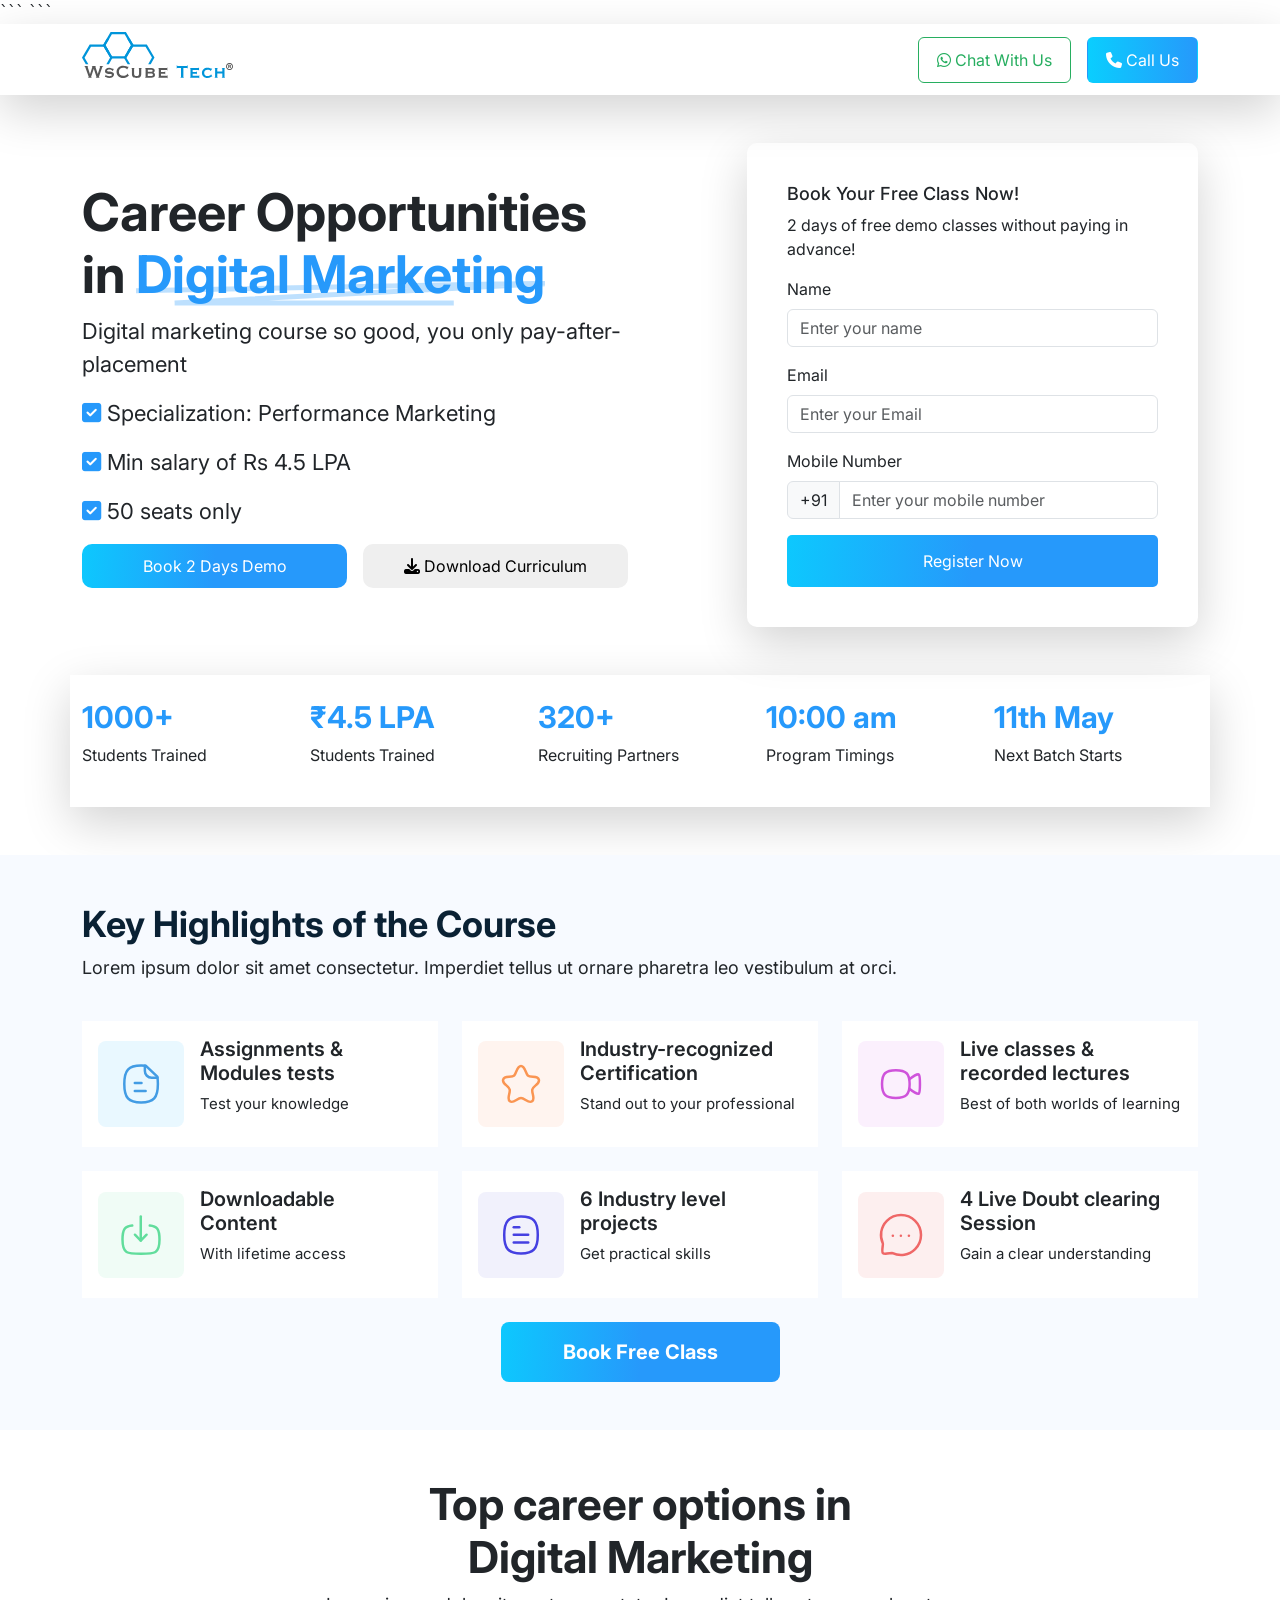
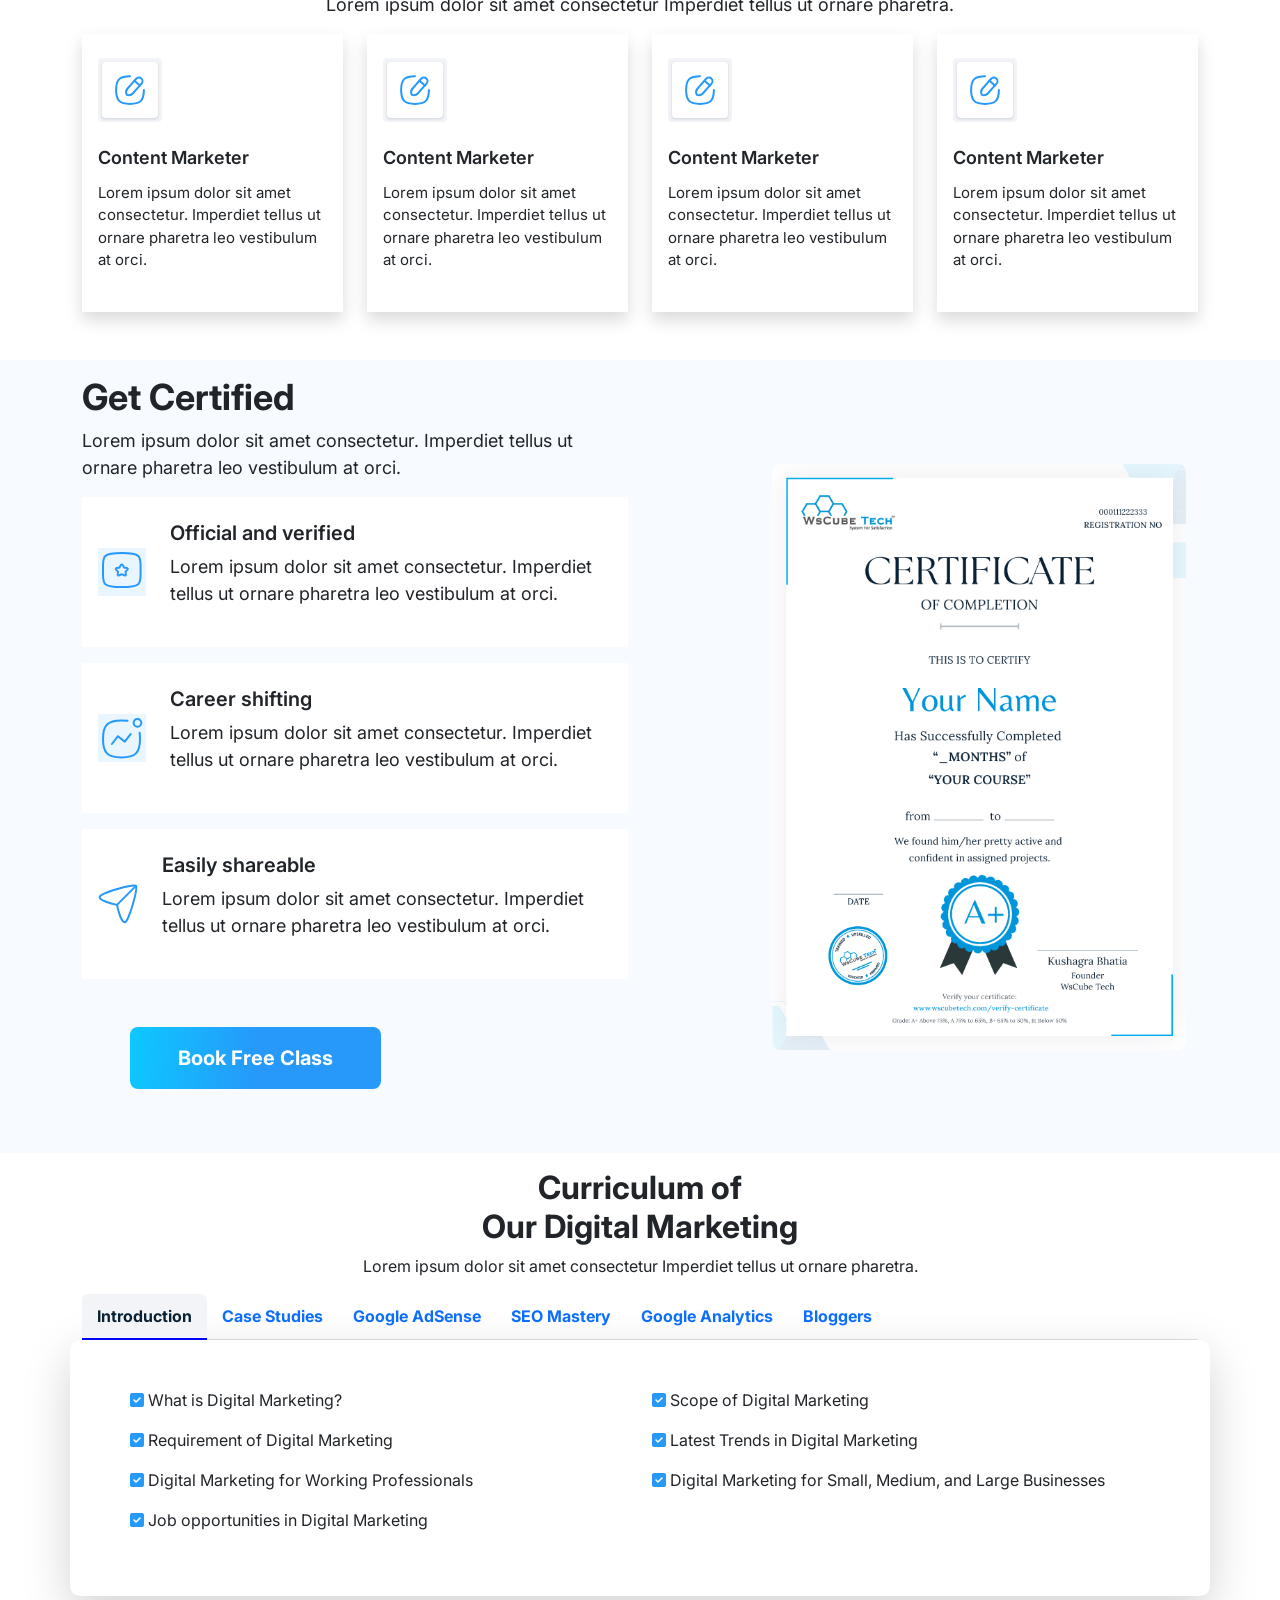
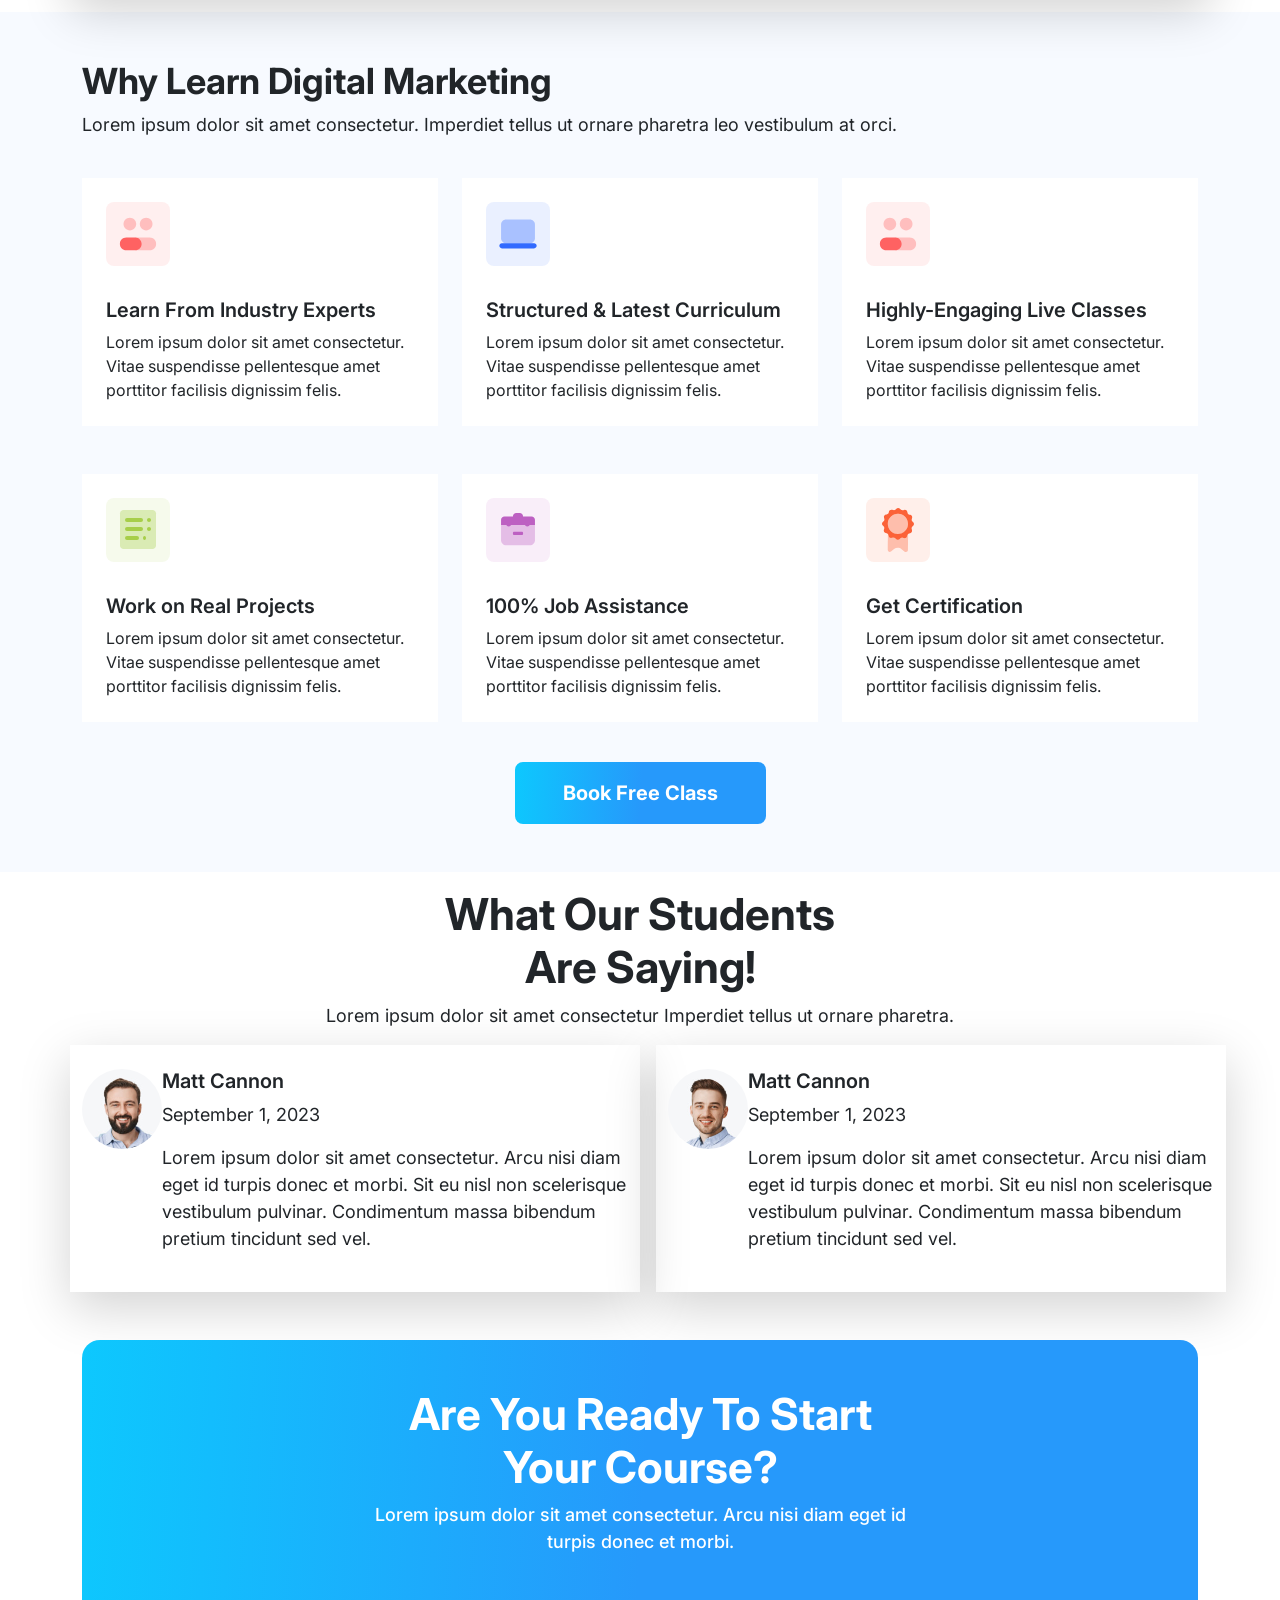
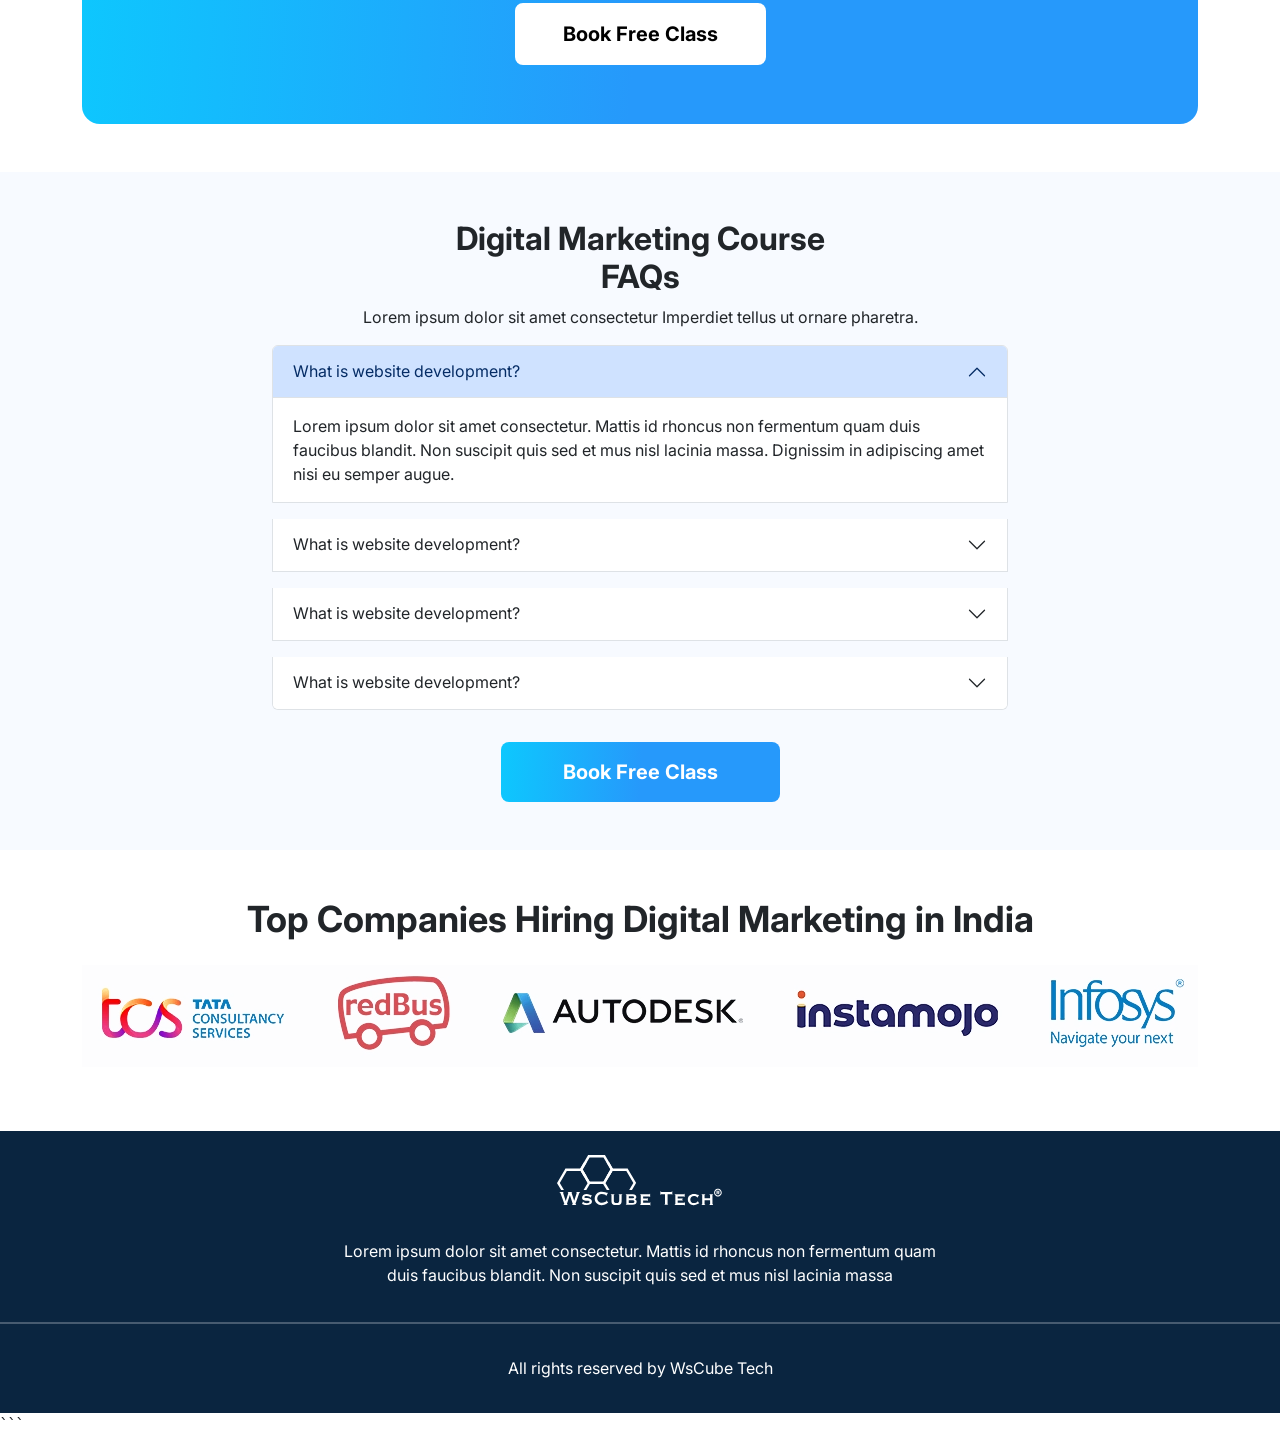
==== commit 76ced3f6: "Remove unnecessary line breaks in index.html" ====
--- a/index.html
+++ b/index.html
@@ -5,8 +5,6 @@
 <head>
     <meta charset="UTF-8">
     <meta name="viewport" content="width=device-width, initial-scale=1.0">
-
-```
 <title>WsCubeTech</title>
 
 <!-- Bootstrap CSS -->
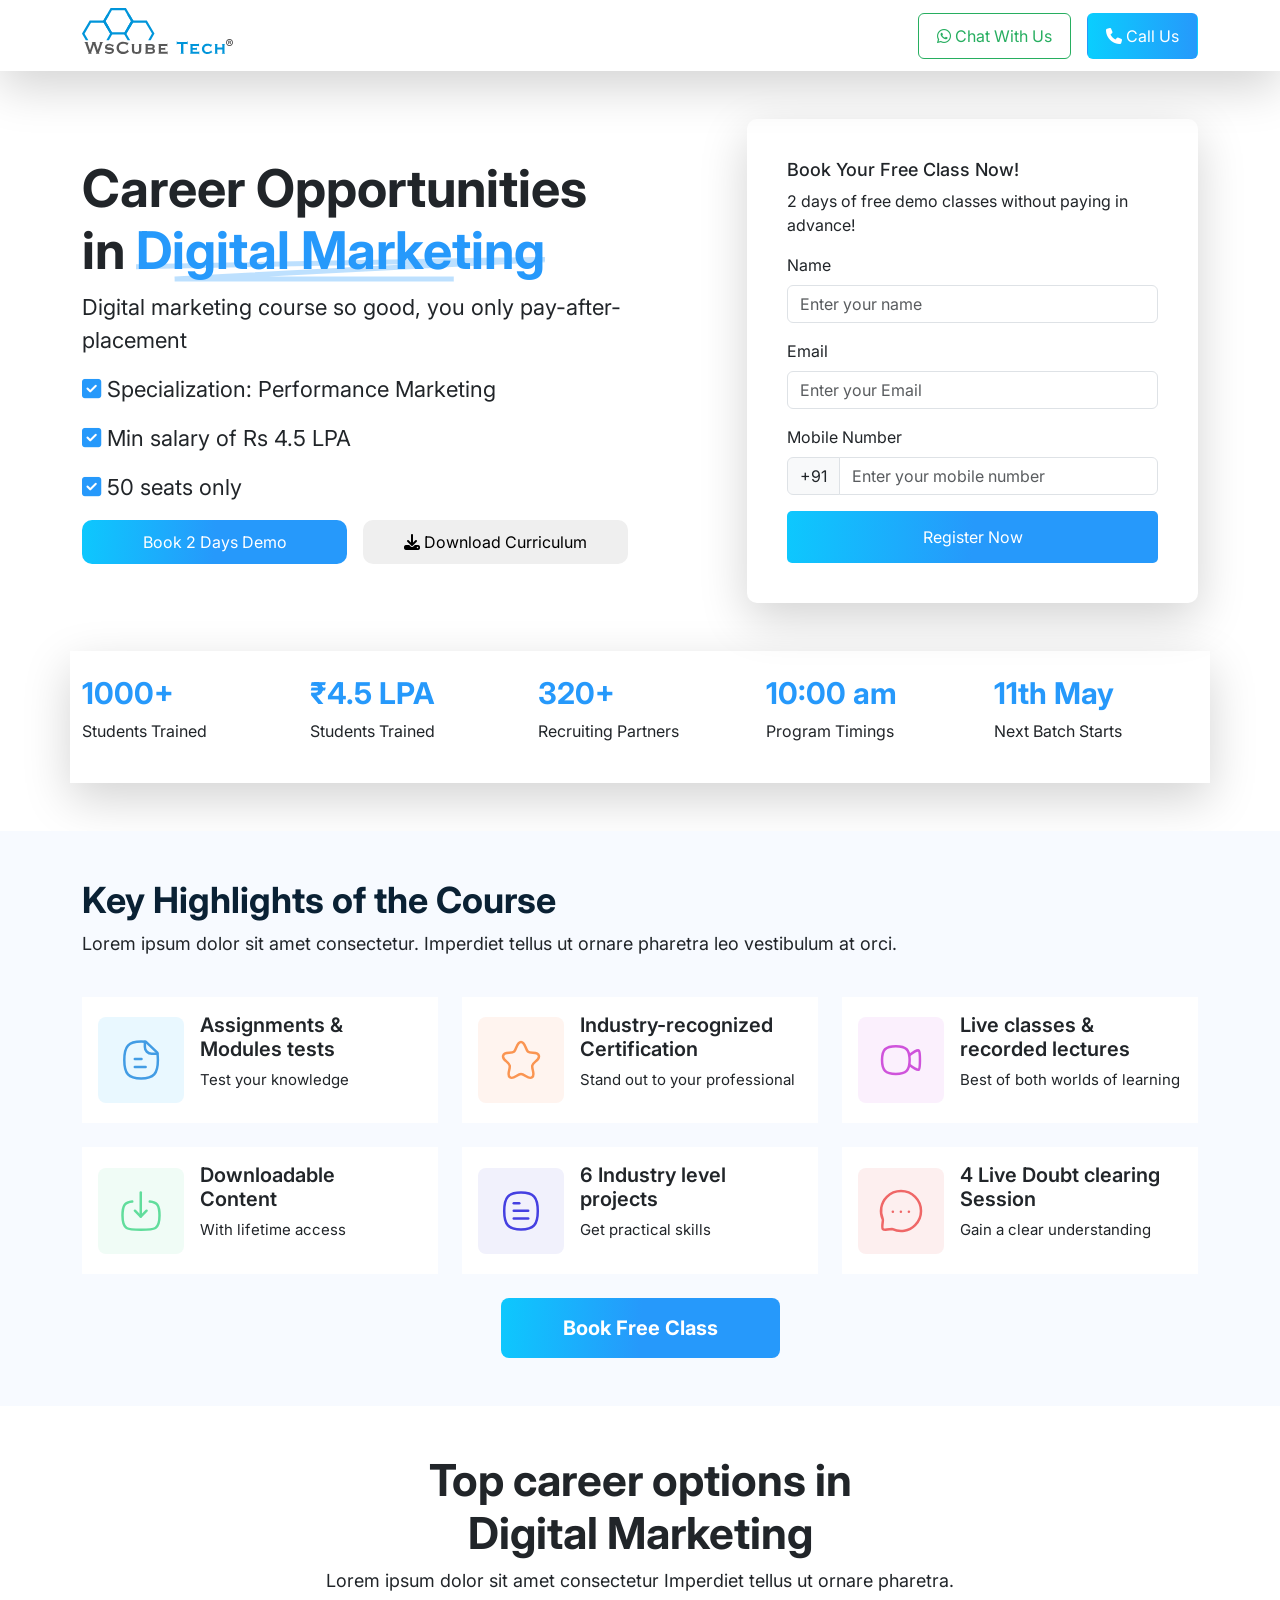
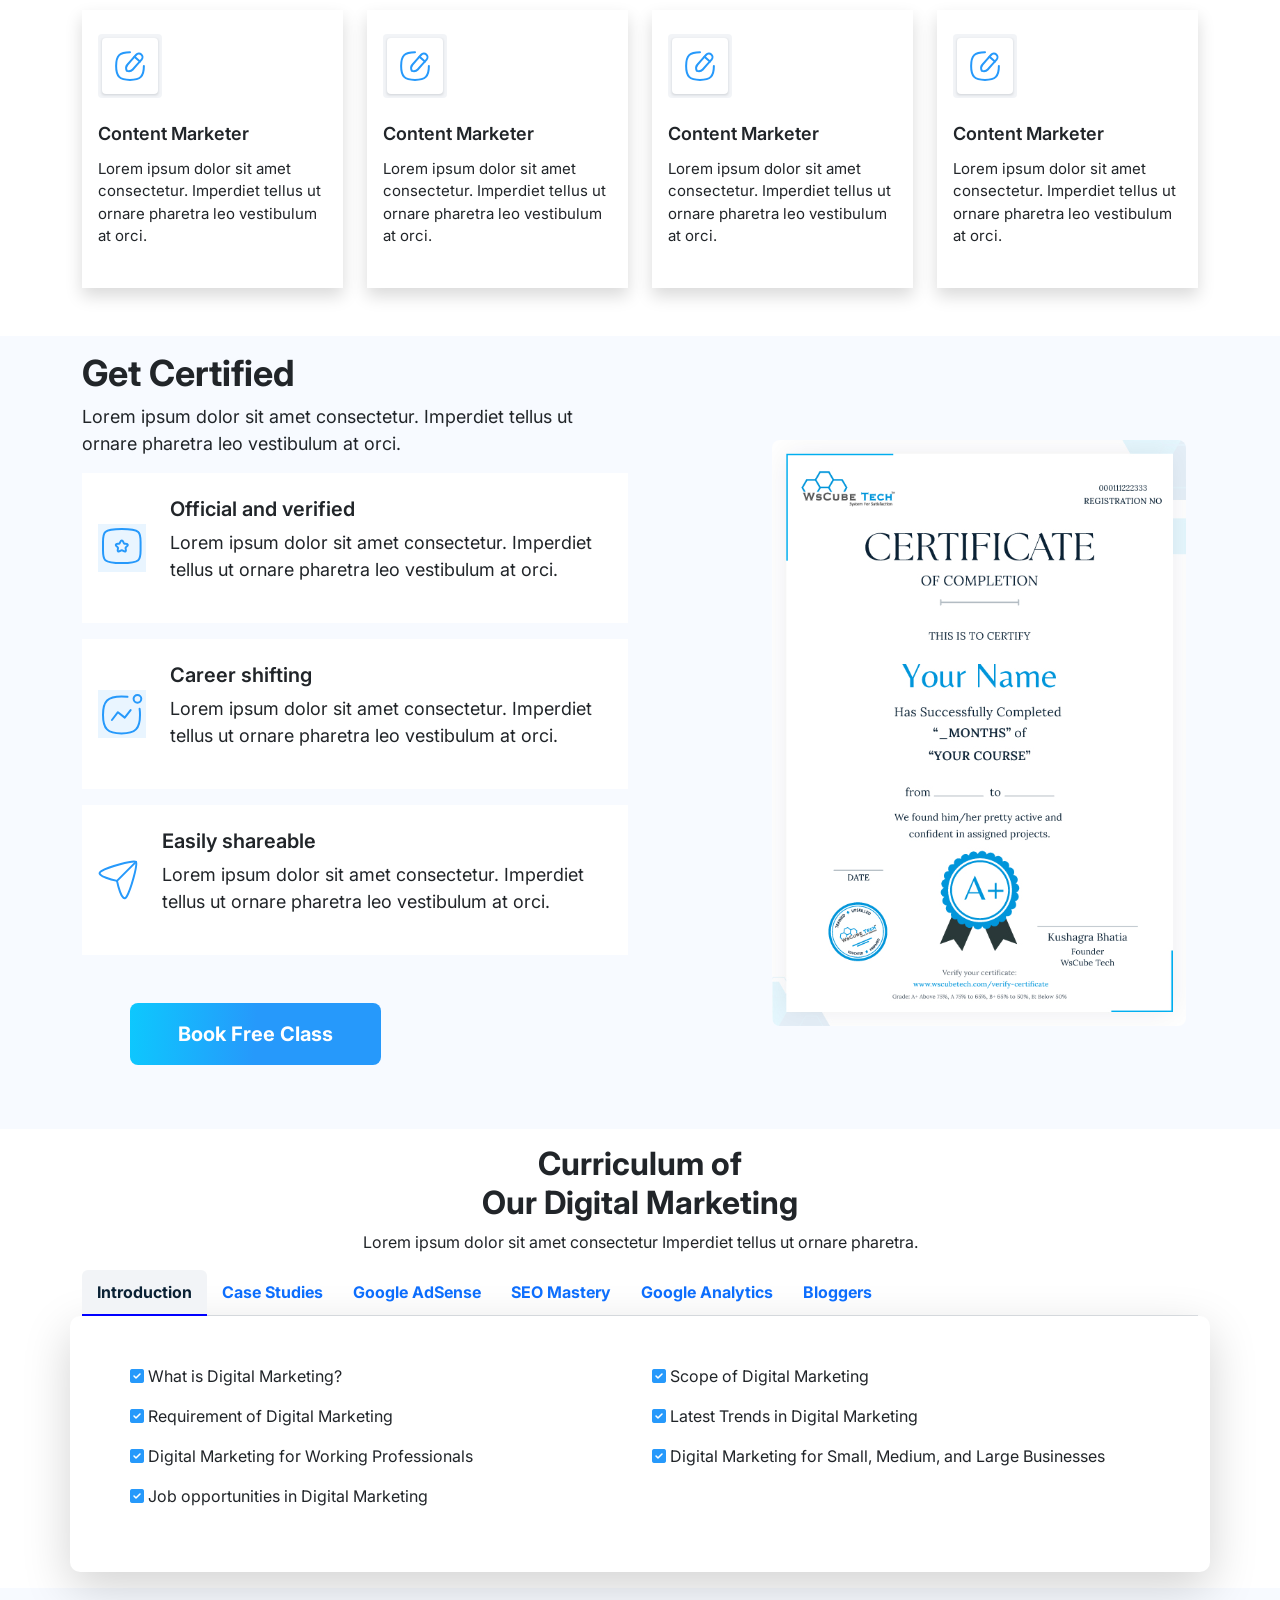
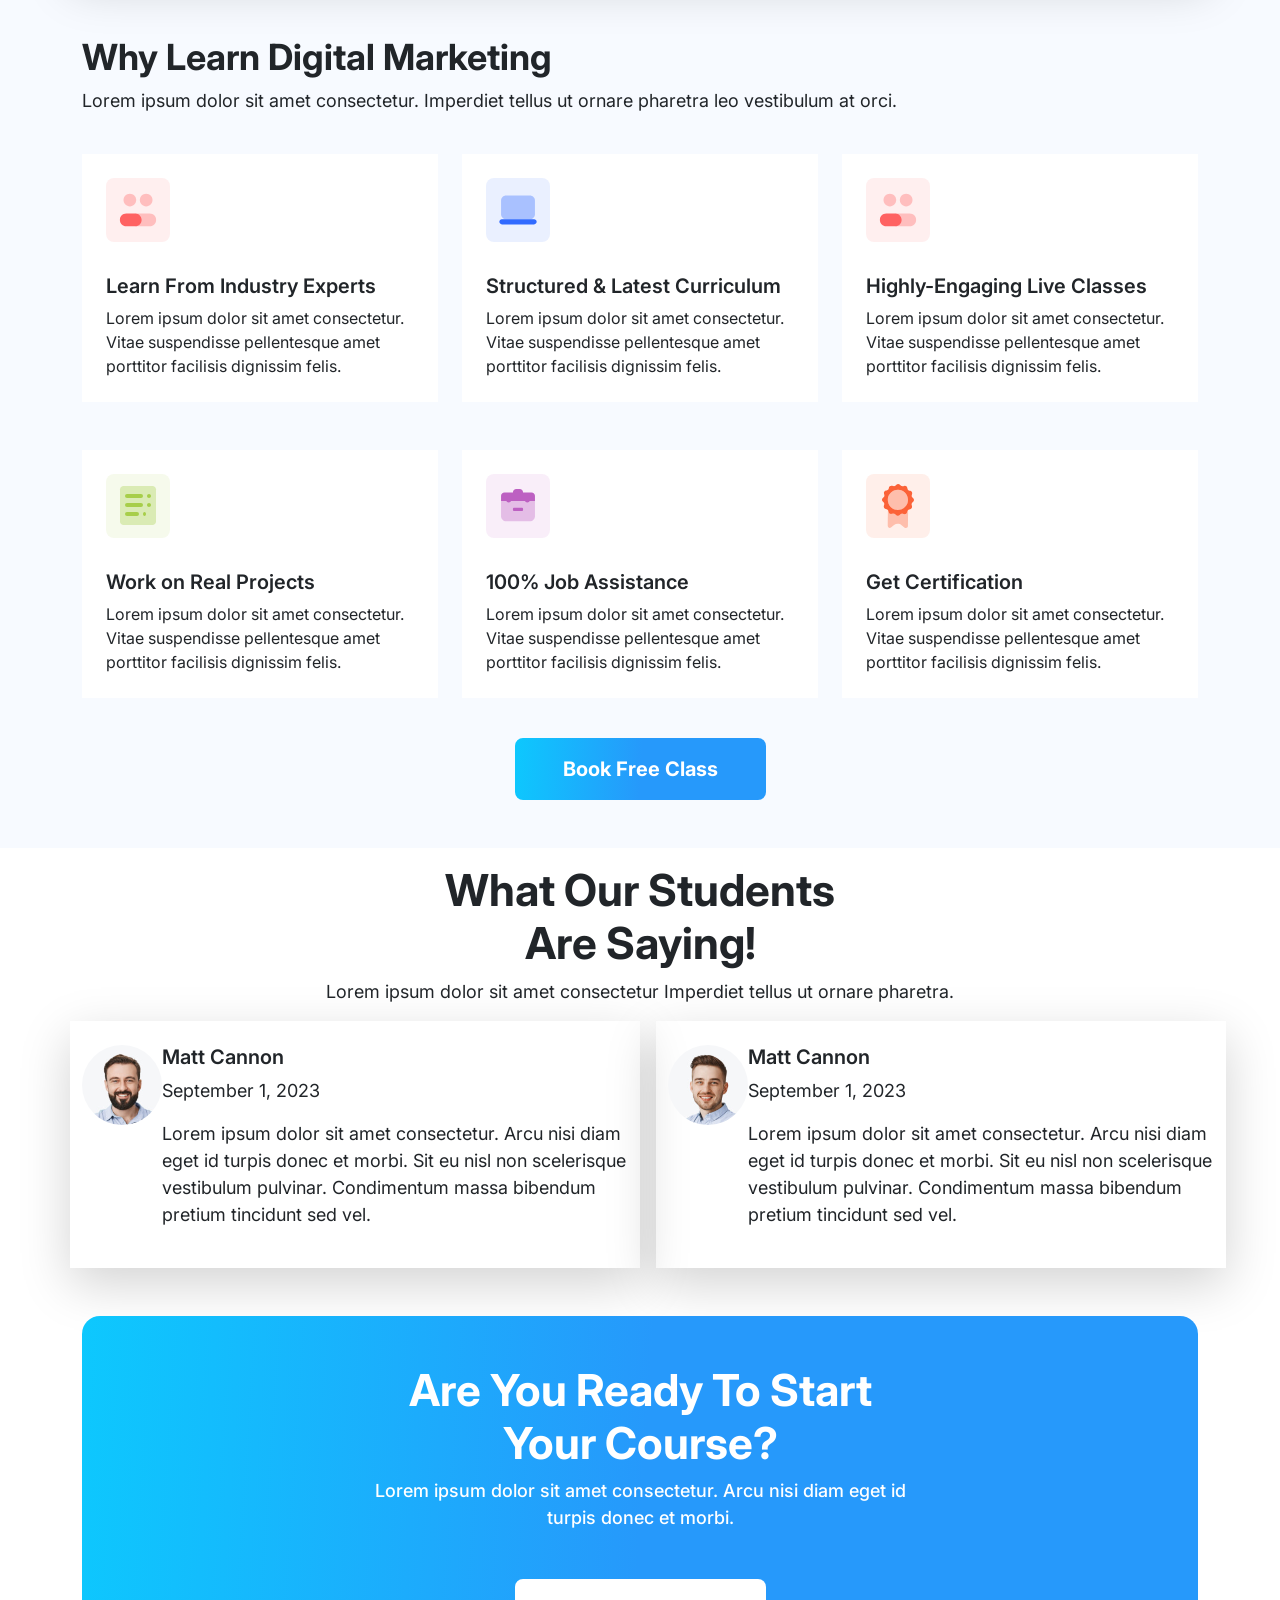
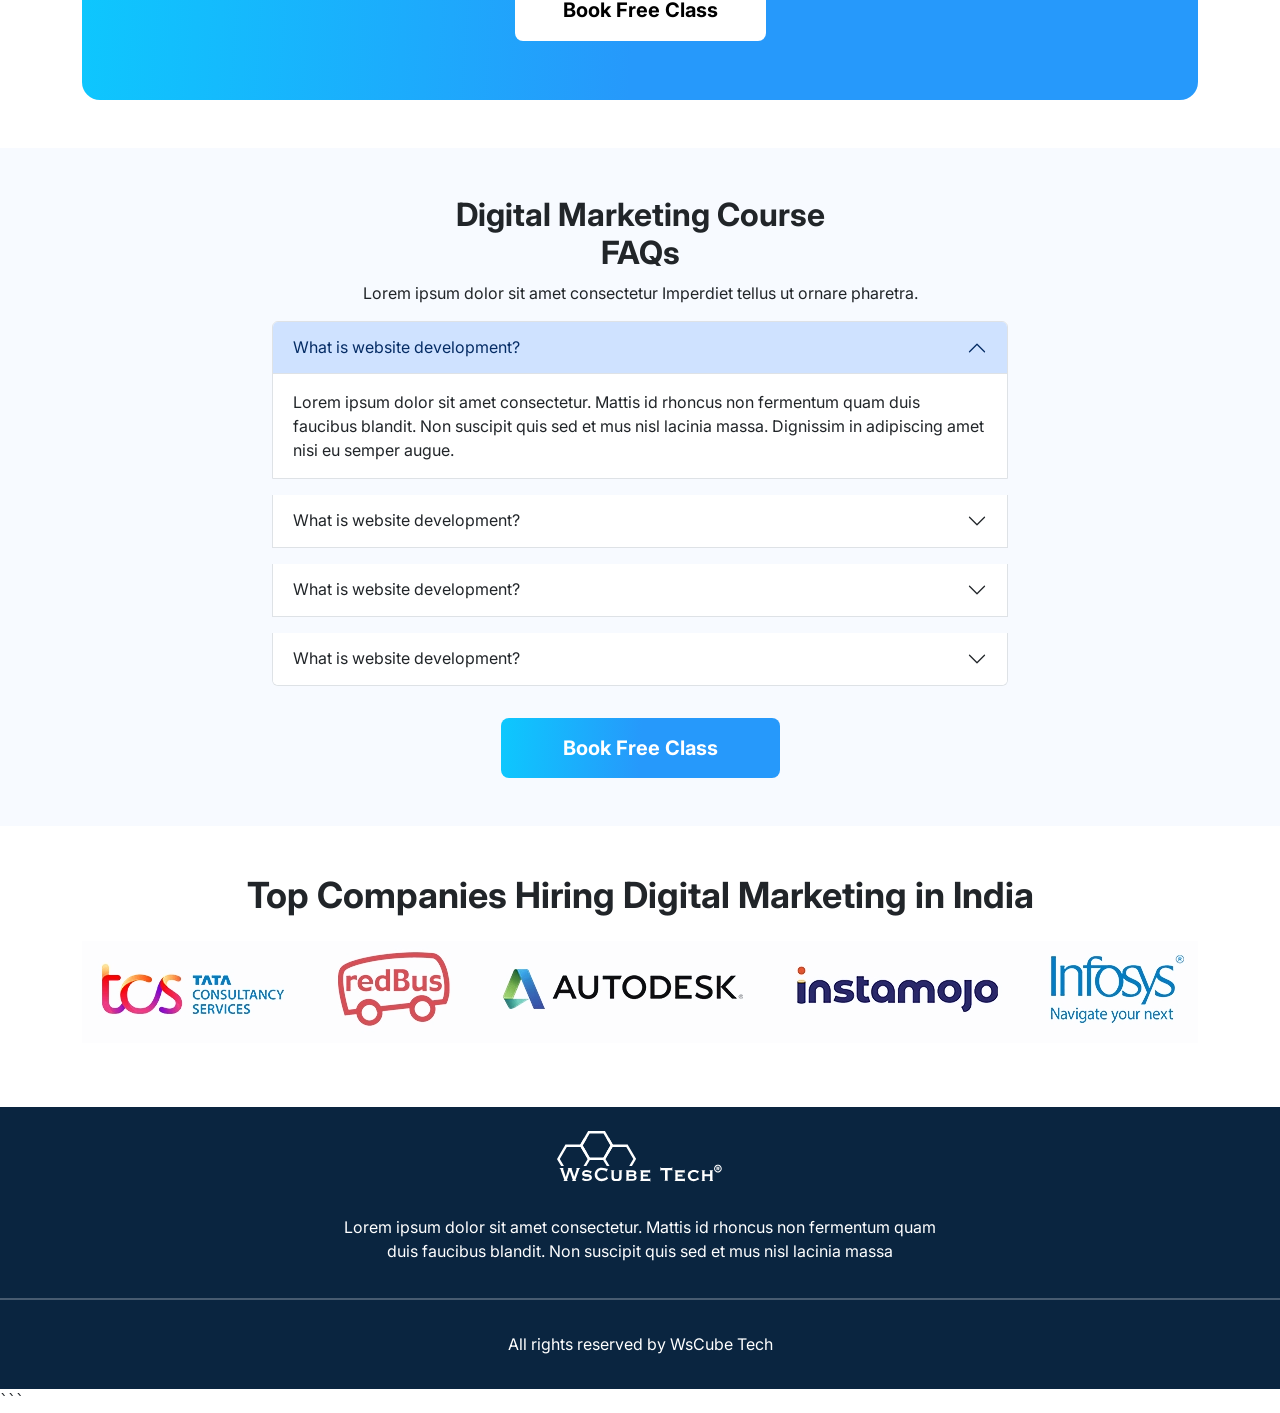
==== commit 27689224: "Update index.html" ====
--- a/index.html
+++ b/index.html
@@ -28,13 +28,11 @@
     rel="stylesheet"
     href="https://cdnjs.cloudflare.com/ajax/libs/font-awesome/6.7.2/css/all.min.css"
 >
-```
 
 </head>
 
 <body>
 
-```
 <!-- ==================== DOWNLOAD CURRICULUM MODAL ==================== -->
 
 <div class="modal fade" id="exampleModal">
